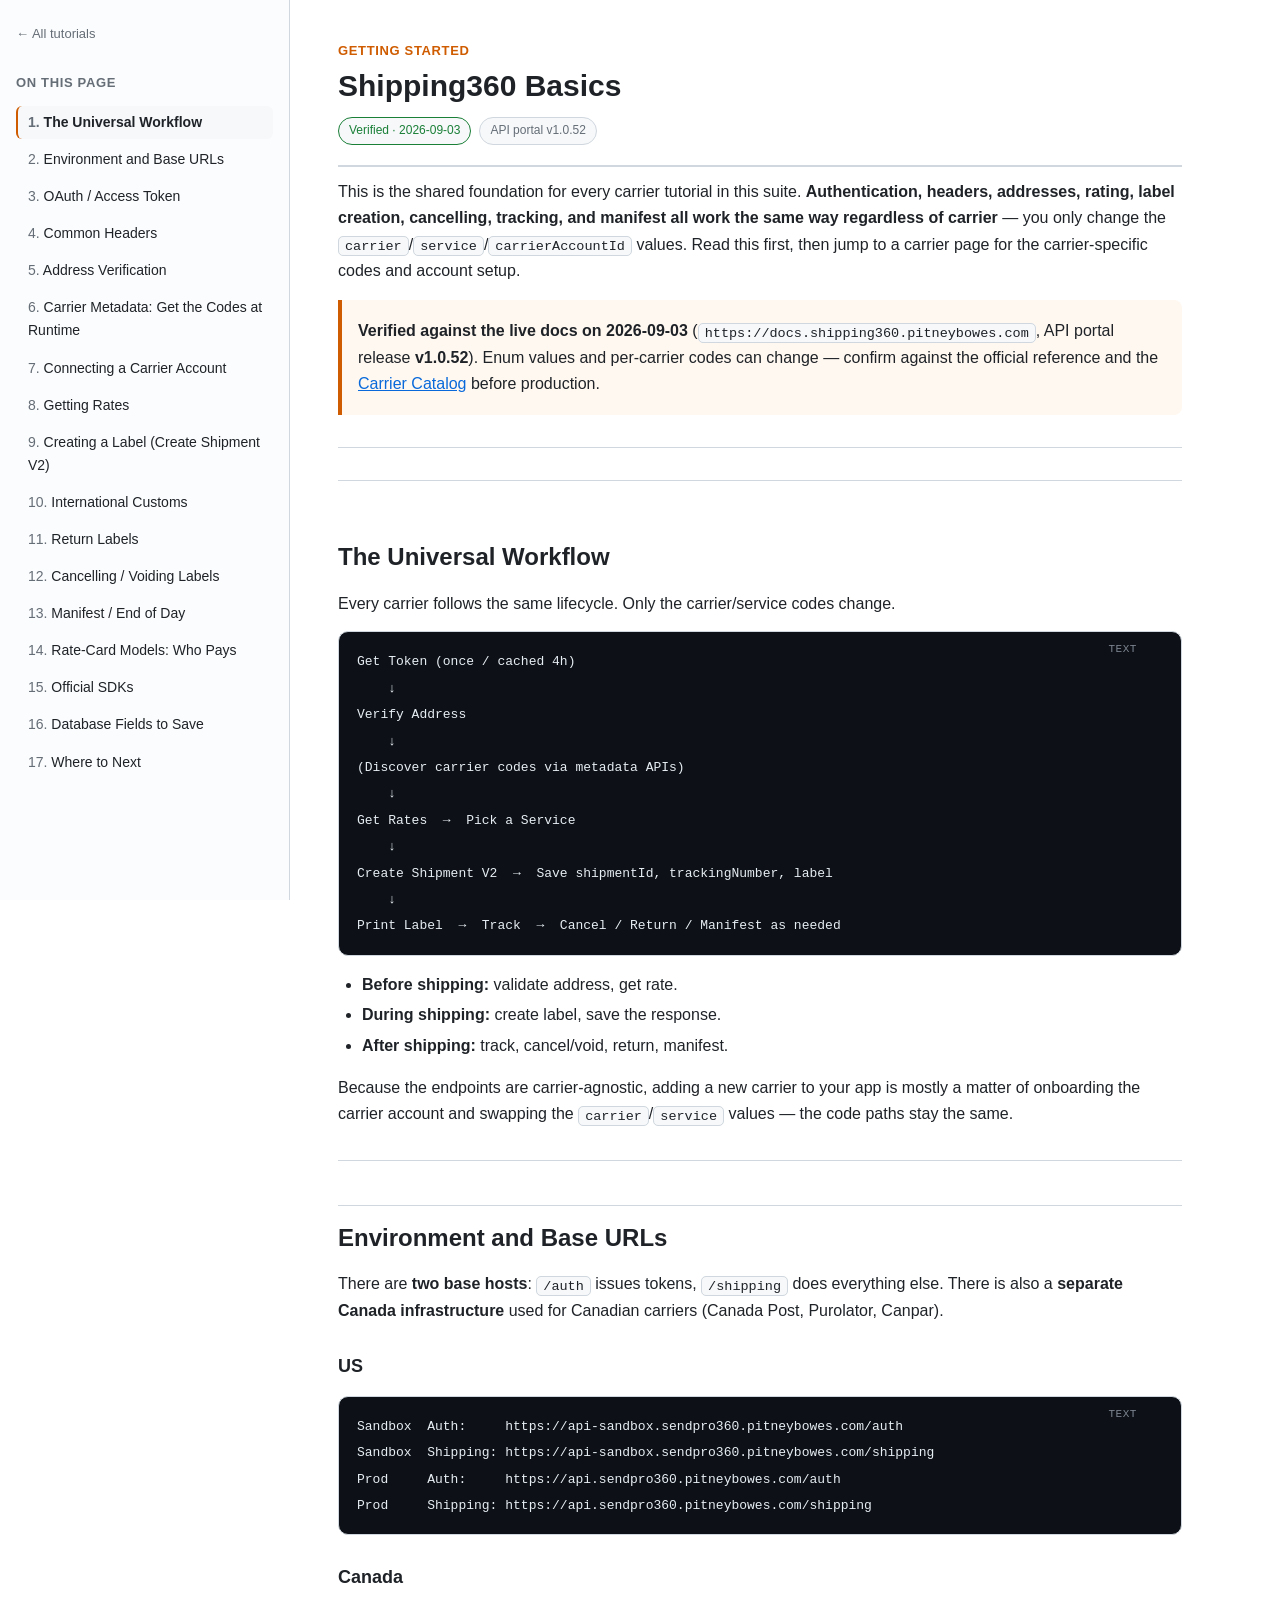
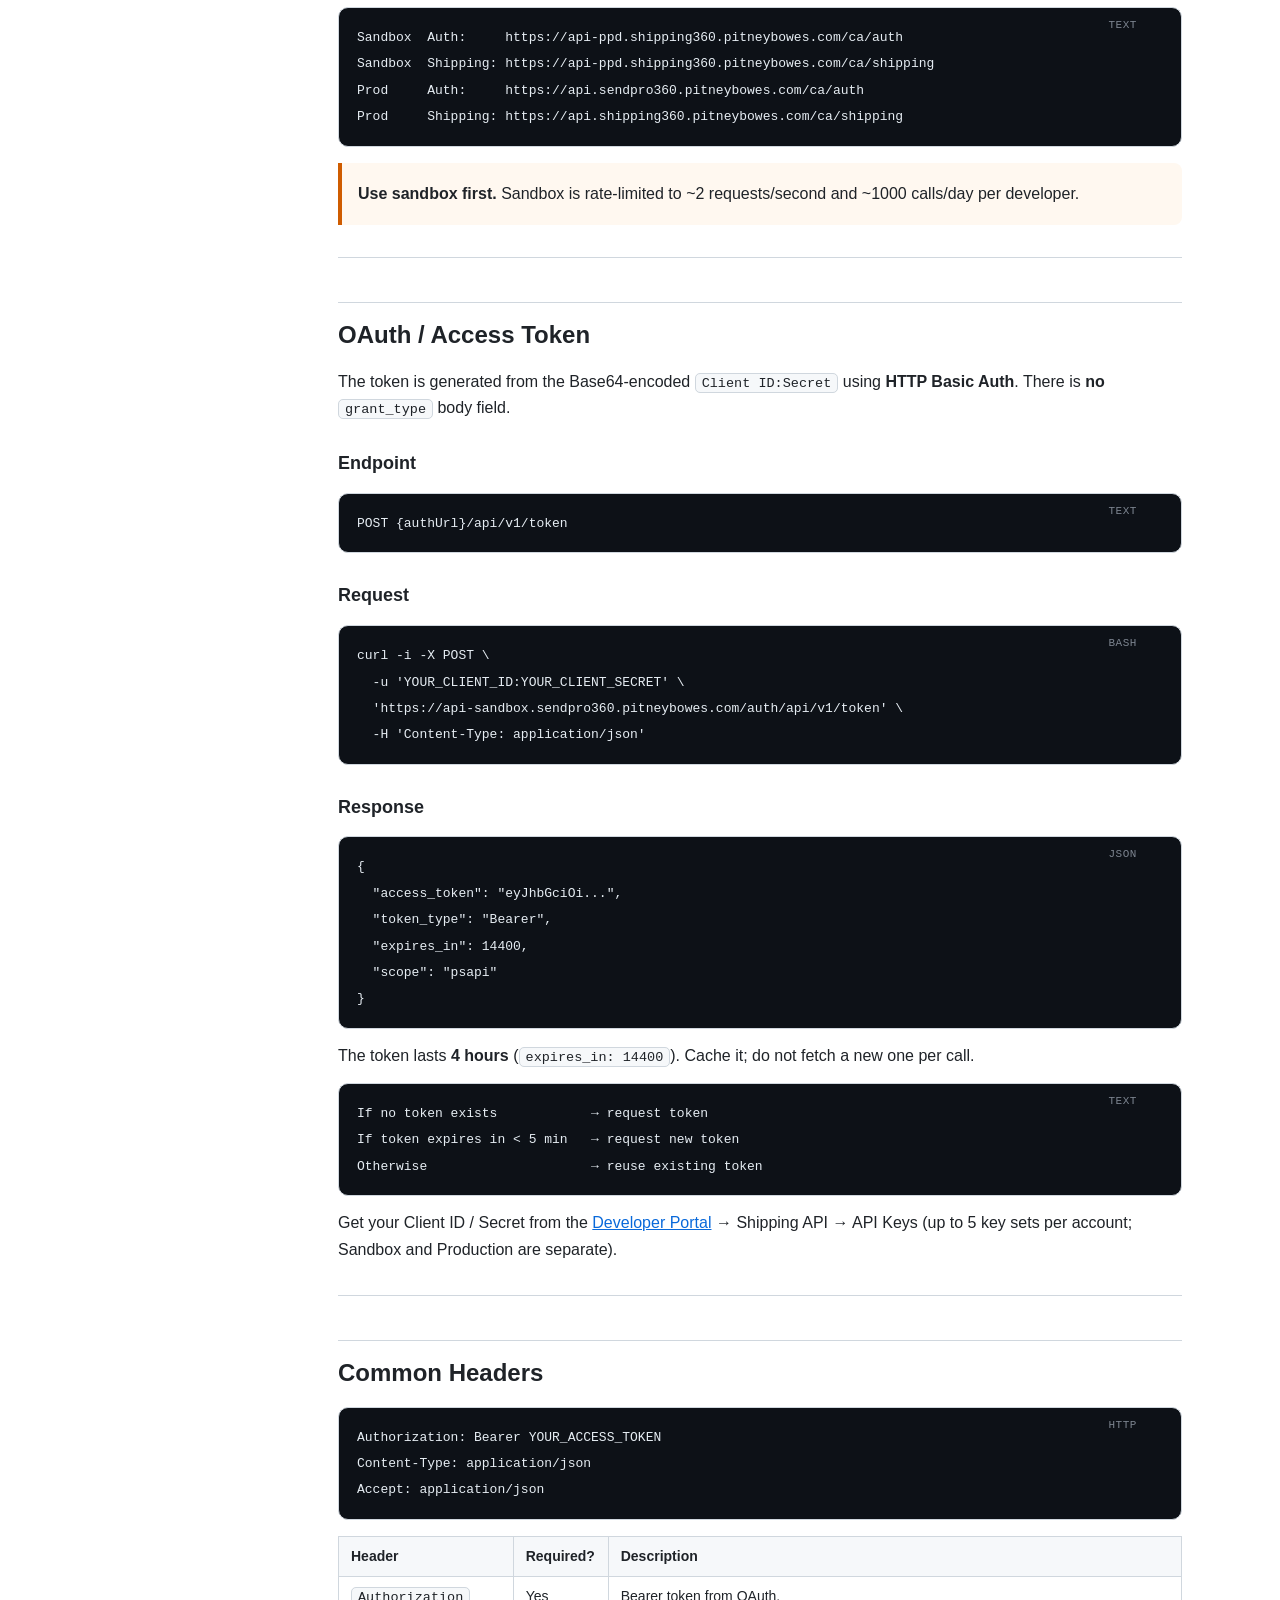
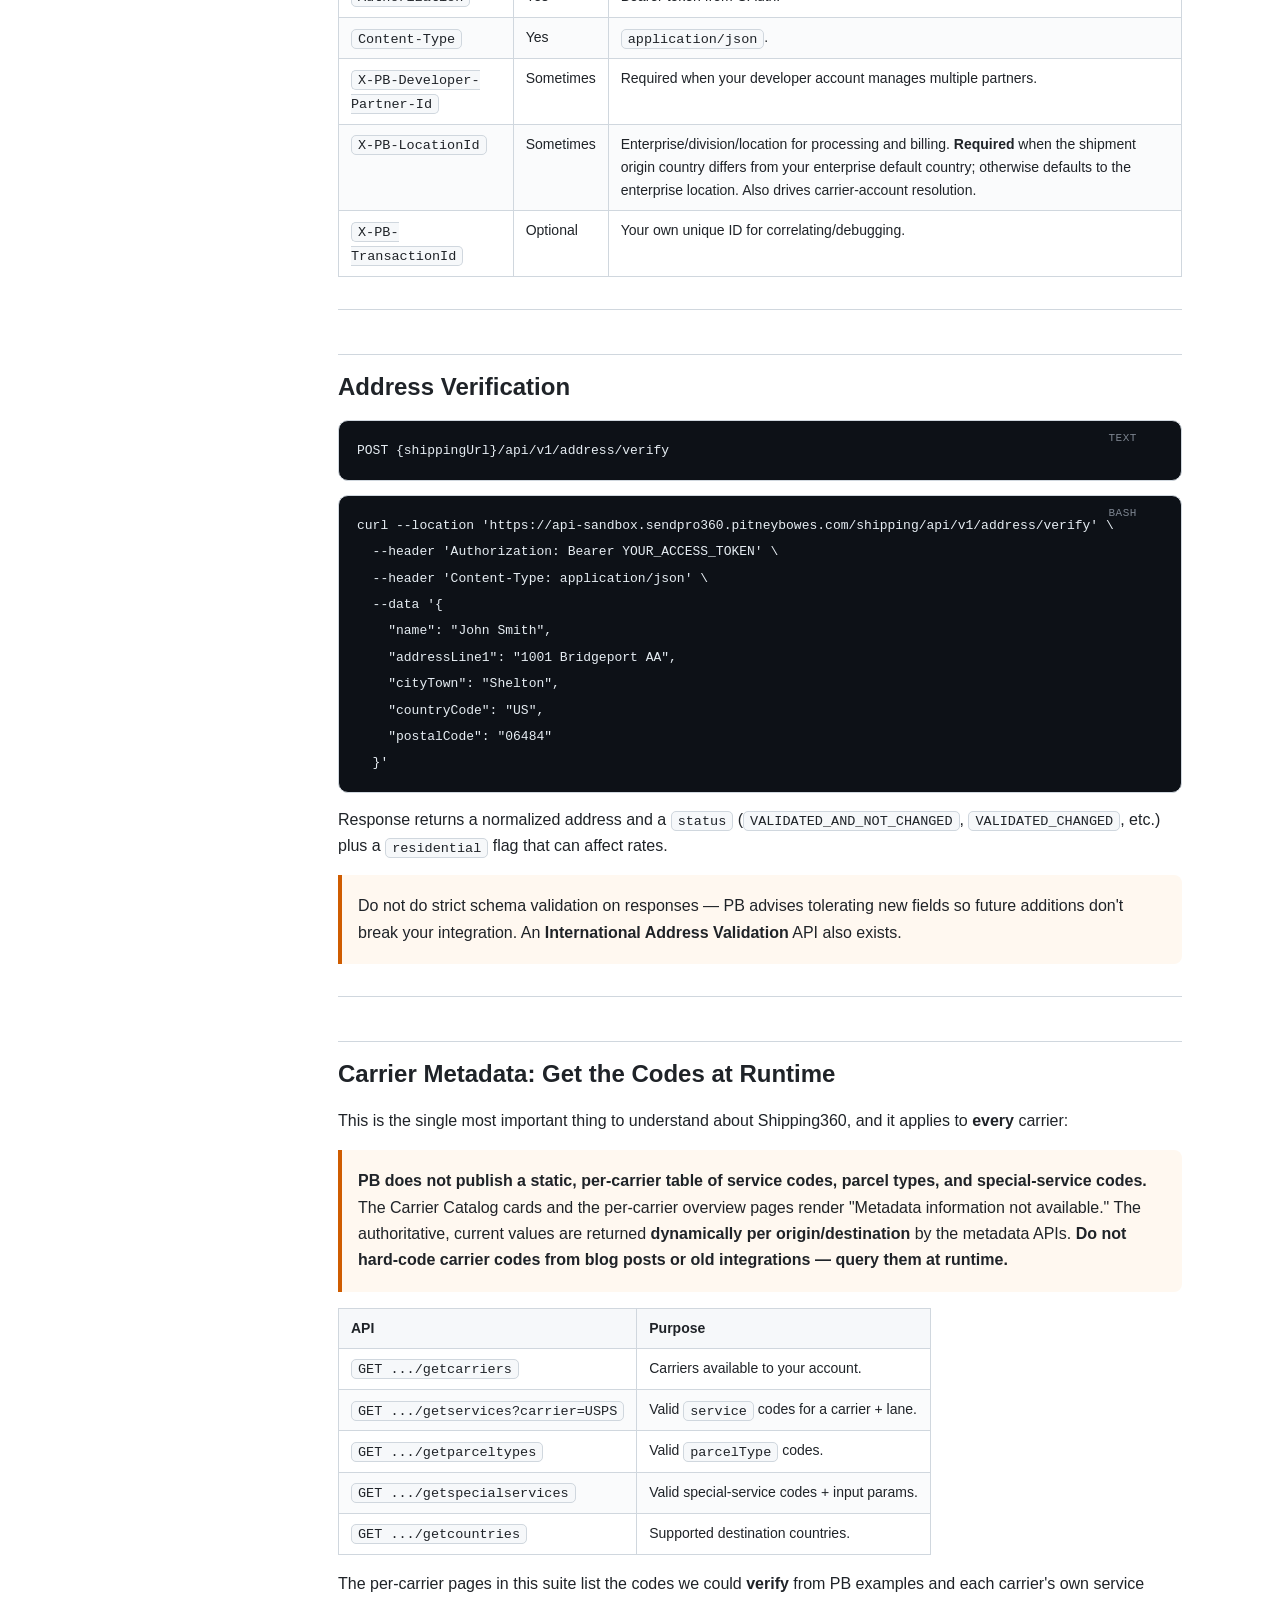
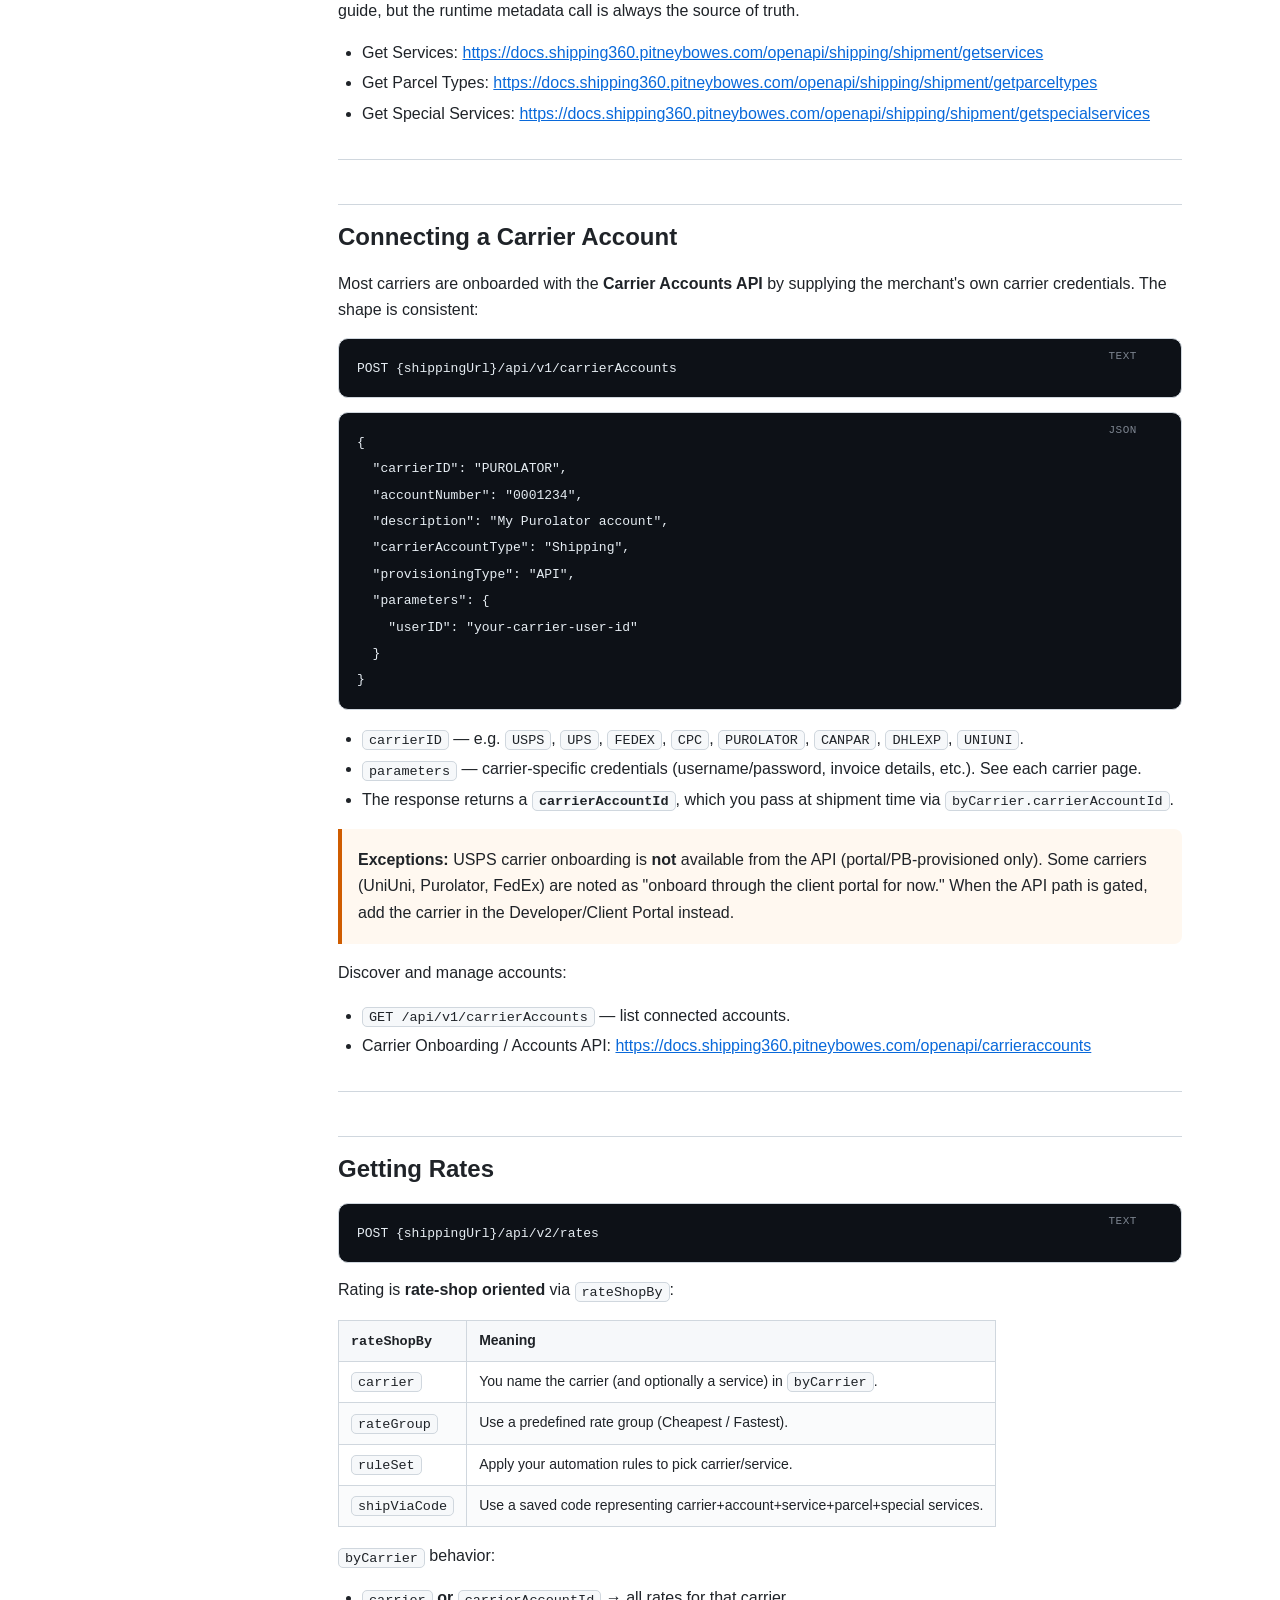
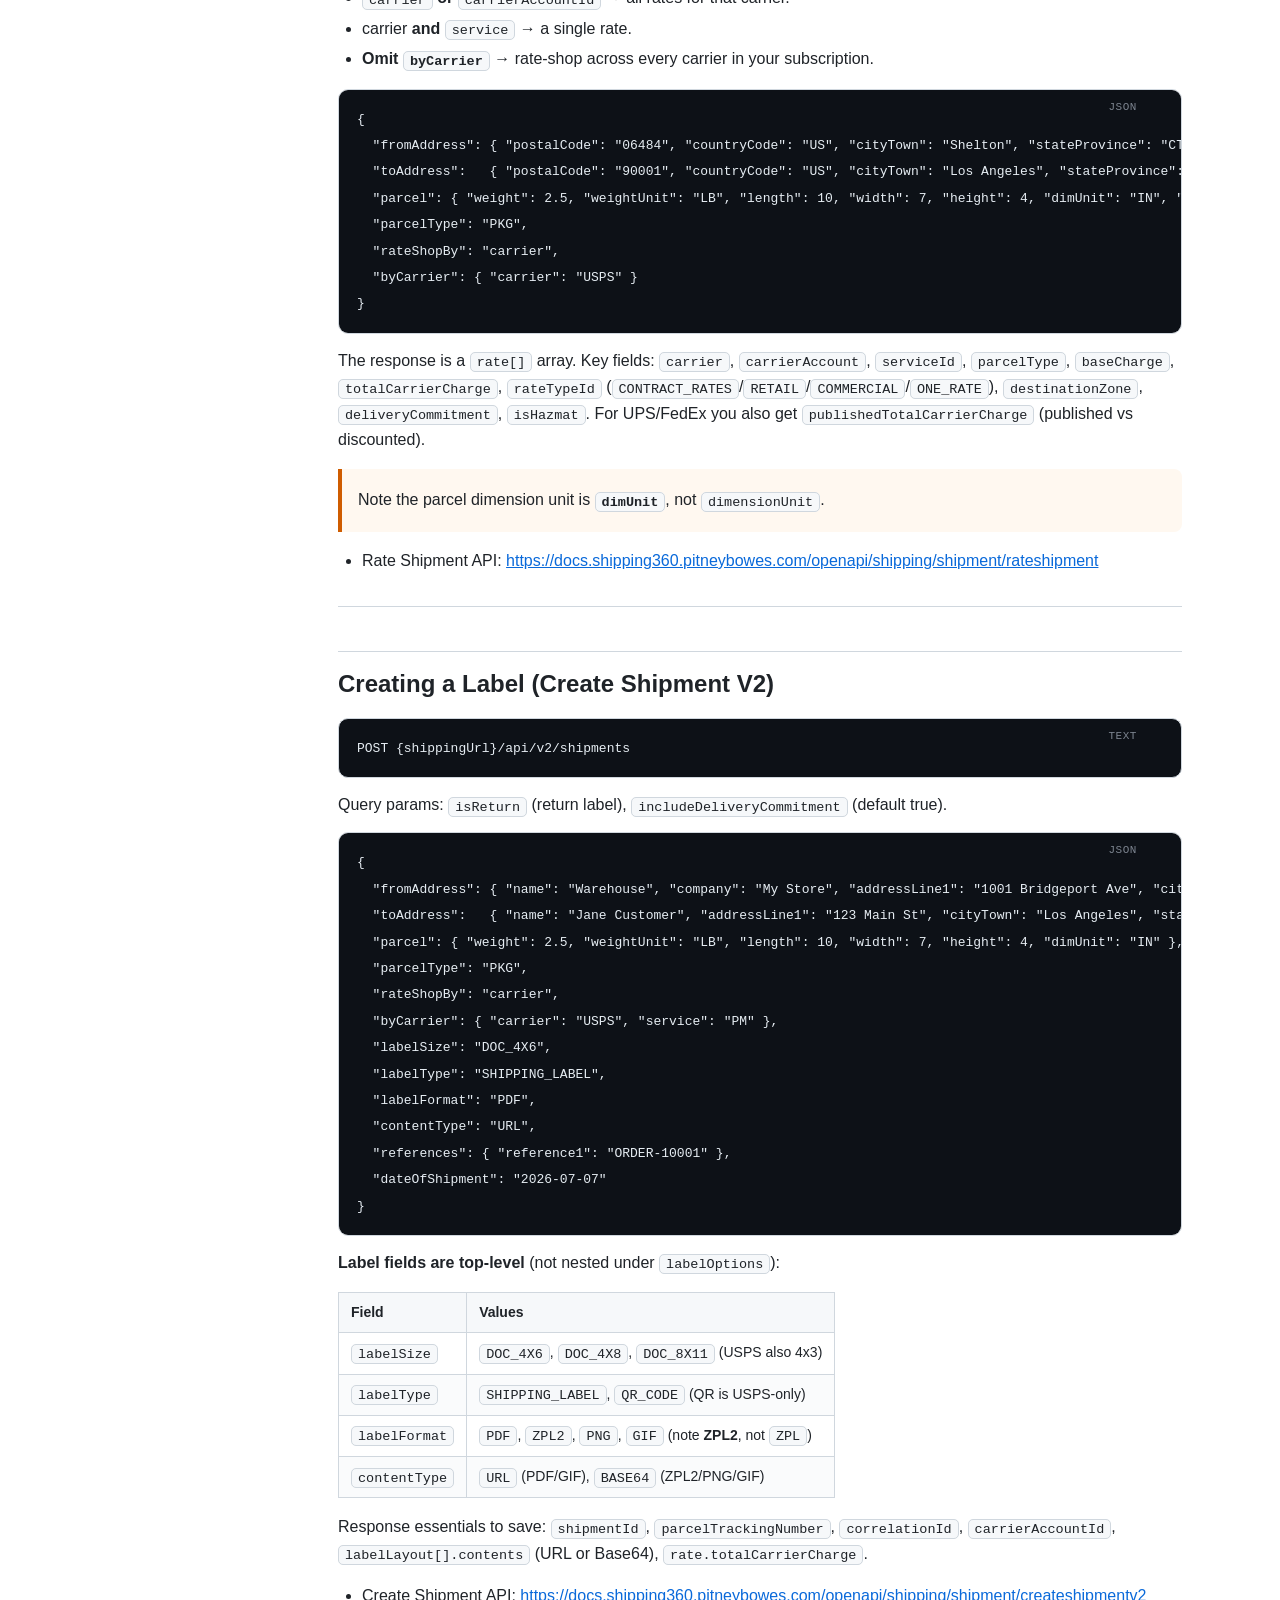
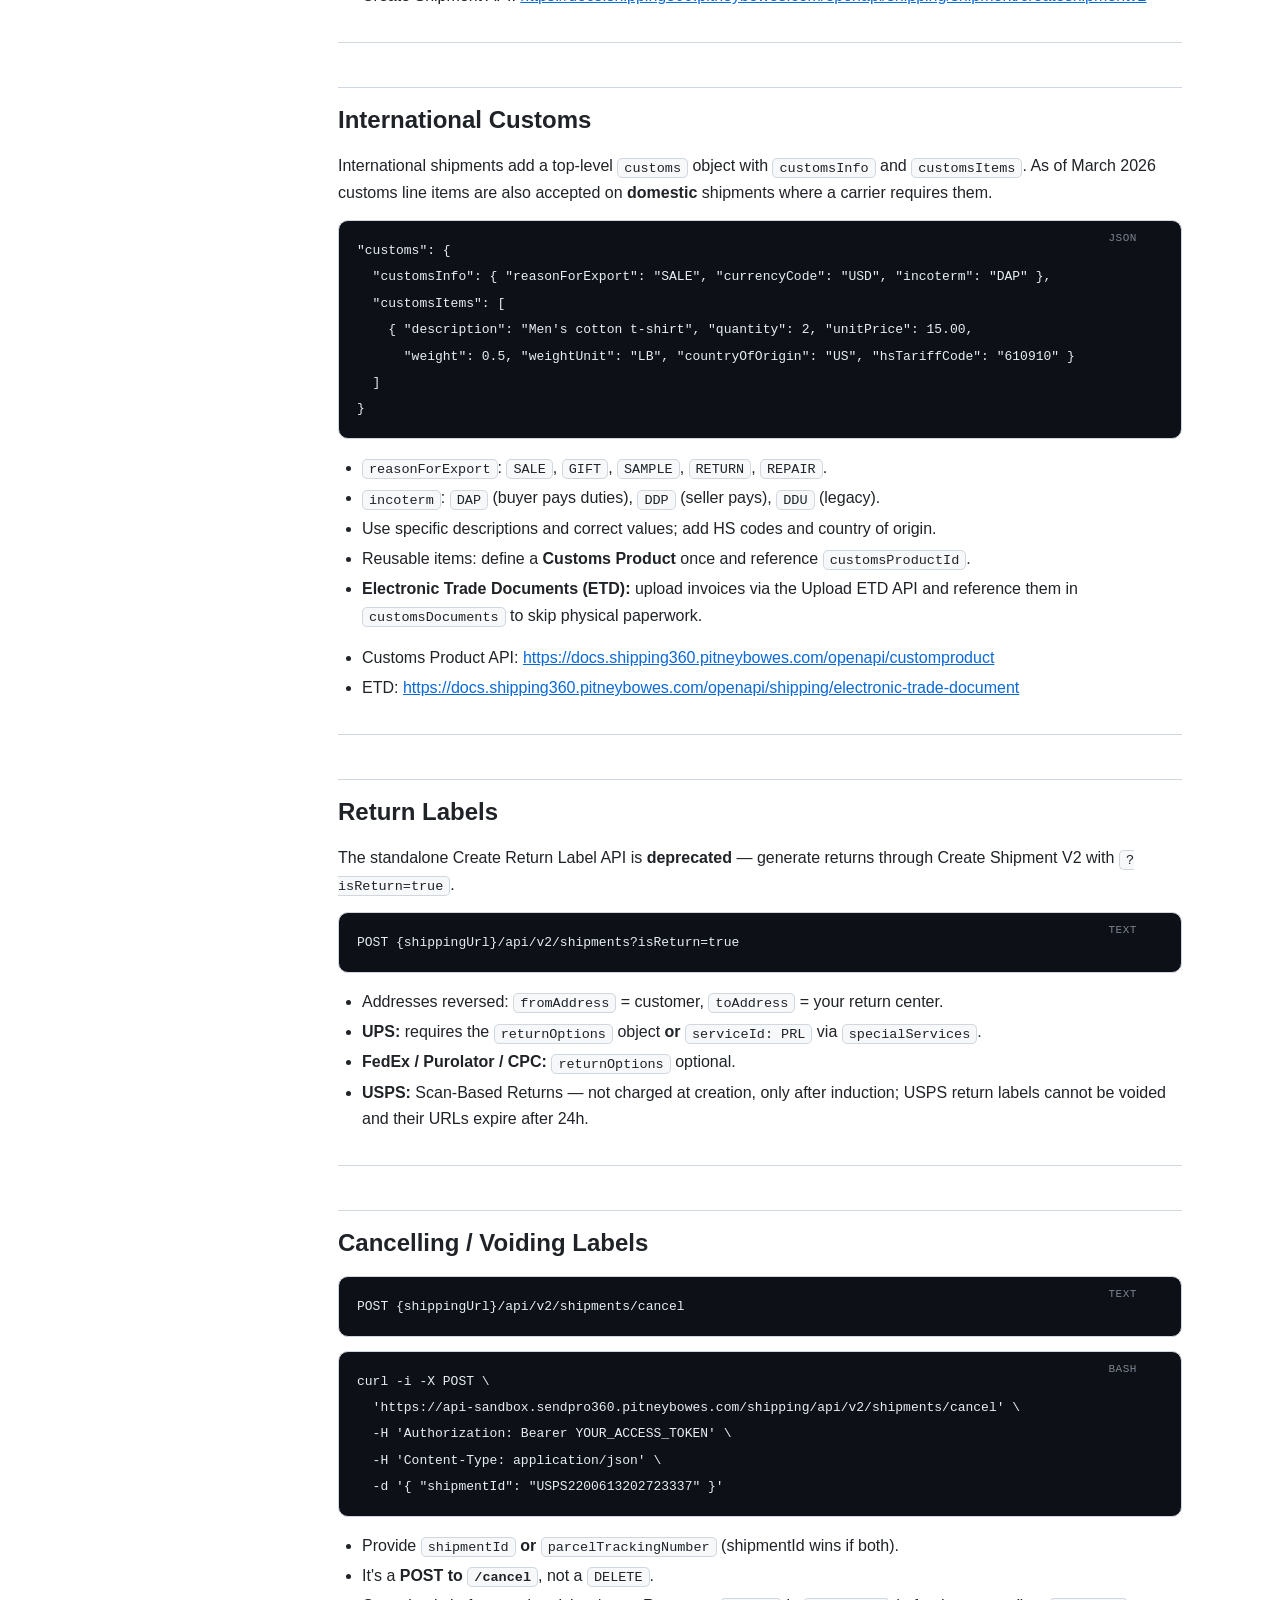
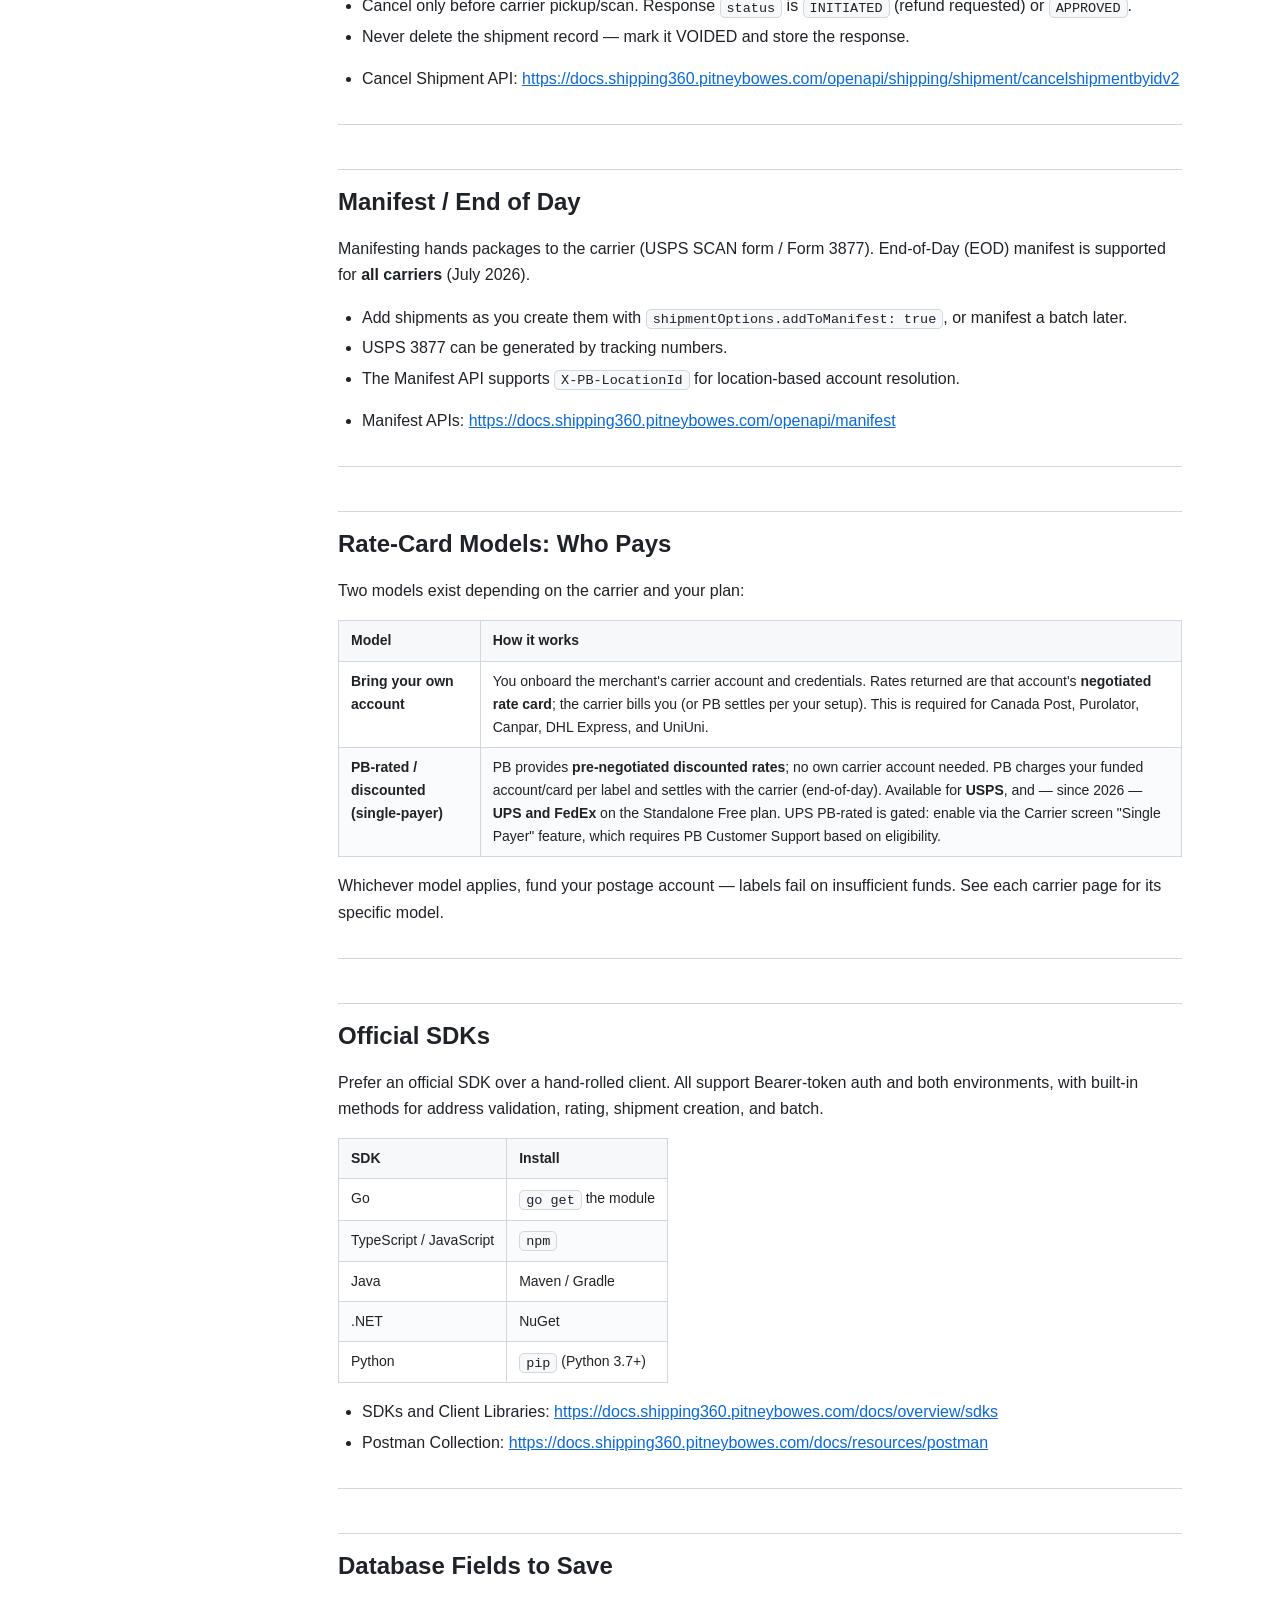
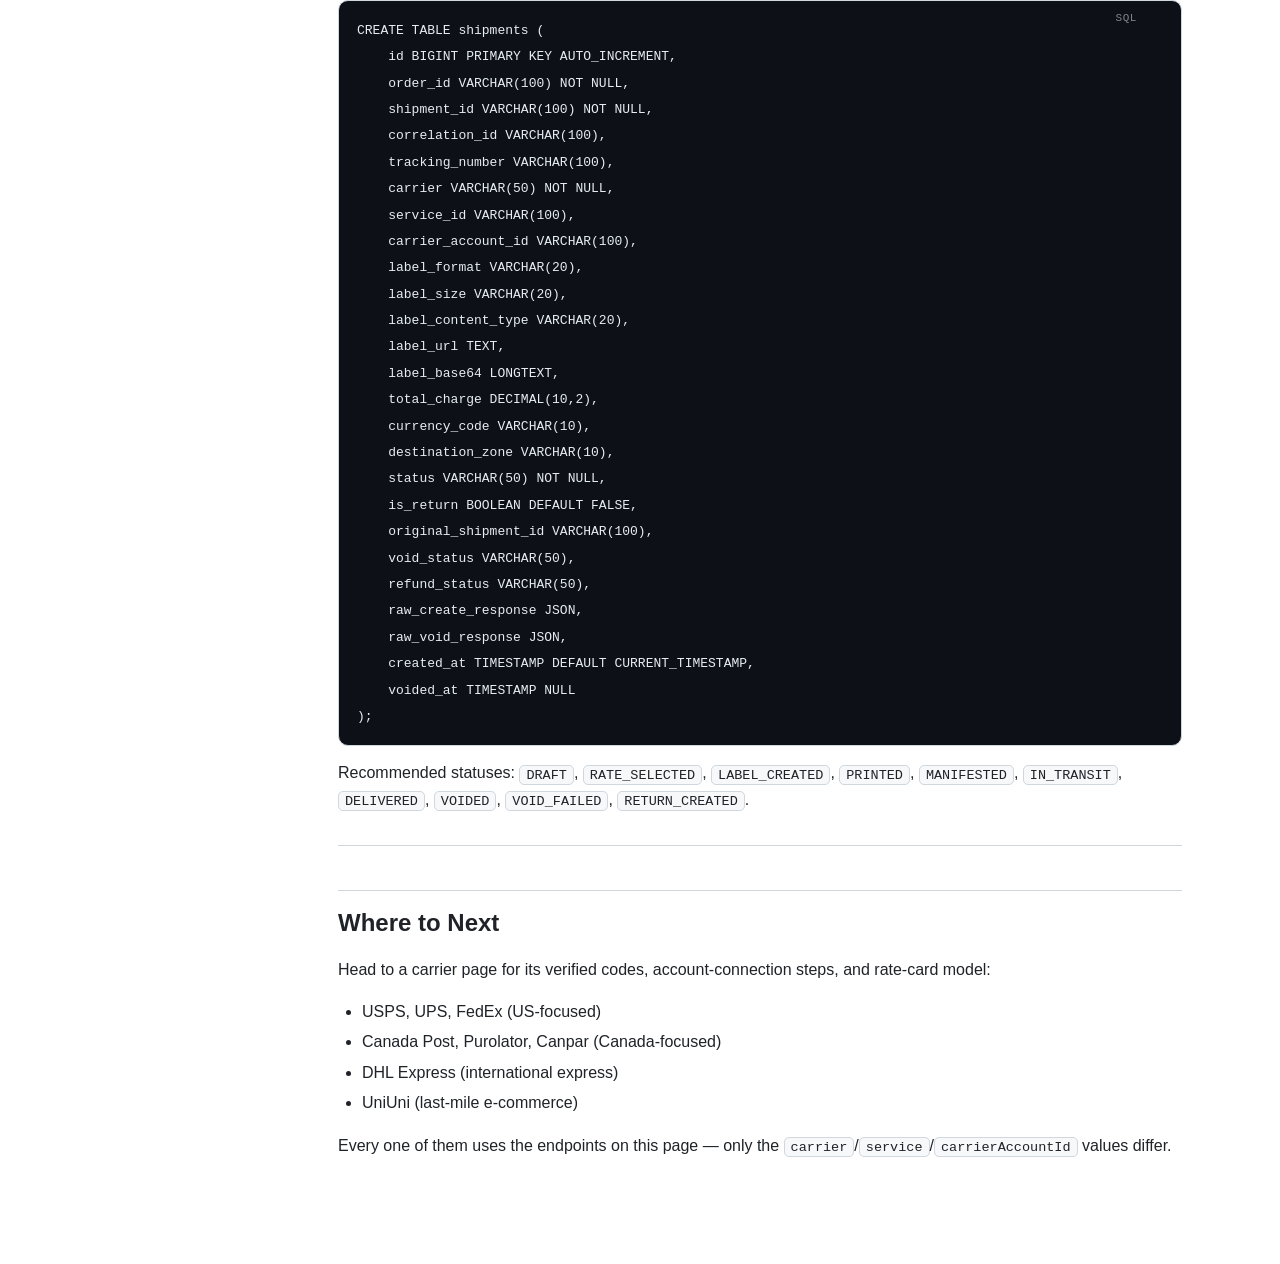
==== tutorials/00-basics.html @ cf988773 "PB 360 init" ====
<!DOCTYPE html>
<html lang="en">
<head>
<meta charset="UTF-8">
<meta name="viewport" content="width=device-width, initial-scale=1.0">
<title>Shipping360 Basics — Shipping360 Tutorial</title>
<link rel="stylesheet" href="../assets/style.css">
</head>
<body>
<button class="menu-toggle" id="menuToggle" aria-label="Toggle menu">☰ Contents</button>
<div class="layout">
  <nav class="sidebar" id="sidebar">
    <a class="home" href="../index.html">← All tutorials</a>
    <h2>On this page</h2>
    <ol id="toc"></ol>
  </nav>
  <main class="content">
    <header class="hero">
      <div class="kicker">Getting Started</div>
      <h1>Shipping360 Basics</h1>
      <div class="badges">
        <span class="badge green">Verified · 2026-09-03</span>
        <span class="badge">API portal v1.0.52</span>
      </div>
    </header>
    <div id="doc"></div>
  </main>
</div>
<button class="topbtn" id="topbtn" aria-label="Back to top" title="Back to top">↑</button>
<script type="text/markdown" id="source">
# Shipping360 Basics — Common Features for Every Carrier

This is the shared foundation for every carrier tutorial in this suite. **Authentication, headers, addresses, rating, label creation, cancelling, tracking, and manifest all work the same way regardless of carrier** — you only change the `carrier`/`service`/`carrierAccountId` values. Read this first, then jump to a carrier page for the carrier-specific codes and account setup.

> **Verified against the live docs on 2026-09-03** (`https://docs.shipping360.pitneybowes.com`, API portal release **v1.0.52**). Enum values and per-carrier codes can change — confirm against the official reference and the [Carrier Catalog](https://docs.shipping360.pitneybowes.com/docs/shipping/carriers/carrier-catalog) before production.

---

## Table of Contents

1. [The Universal Workflow](#the-universal-workflow)
2. [Environment and Base URLs](#environment-and-base-urls)
3. [OAuth / Access Token](#oauth--access-token)
4. [Common Headers](#common-headers)
5. [Address Verification](#address-verification)
6. [Carrier Metadata: Get the Codes at Runtime](#carrier-metadata-get-the-codes-at-runtime)
7. [Connecting a Carrier Account](#connecting-a-carrier-account)
8. [Getting Rates](#getting-rates)
9. [Creating a Label (Create Shipment V2)](#creating-a-label-create-shipment-v2)
10. [International Customs](#international-customs)
11. [Return Labels](#return-labels)
12. [Cancelling / Voiding Labels](#cancelling--voiding-labels)
13. [Manifest / End of Day](#manifest--end-of-day)
14. [Rate-Card Models: Who Pays](#rate-card-models-who-pays)
15. [Official SDKs](#official-sdks)
16. [Database Fields to Save](#database-fields-to-save)

---

## The Universal Workflow

Every carrier follows the same lifecycle. Only the carrier/service codes change.

```text
Get Token (once / cached 4h)
    ↓
Verify Address
    ↓
(Discover carrier codes via metadata APIs)
    ↓
Get Rates  →  Pick a Service
    ↓
Create Shipment V2  →  Save shipmentId, trackingNumber, label
    ↓
Print Label  →  Track  →  Cancel / Return / Manifest as needed
```

- **Before shipping:** validate address, get rate.
- **During shipping:** create label, save the response.
- **After shipping:** track, cancel/void, return, manifest.

Because the endpoints are carrier-agnostic, adding a new carrier to your app is mostly a matter of onboarding the carrier account and swapping the `carrier`/`service` values — the code paths stay the same.

---

## Environment and Base URLs

There are **two base hosts**: `/auth` issues tokens, `/shipping` does everything else. There is also a **separate Canada infrastructure** used for Canadian carriers (Canada Post, Purolator, Canpar).

### US

```text
Sandbox  Auth:     https://api-sandbox.sendpro360.pitneybowes.com/auth
Sandbox  Shipping: https://api-sandbox.sendpro360.pitneybowes.com/shipping
Prod     Auth:     https://api.sendpro360.pitneybowes.com/auth
Prod     Shipping: https://api.sendpro360.pitneybowes.com/shipping
```

### Canada

```text
Sandbox  Auth:     https://api-ppd.shipping360.pitneybowes.com/ca/auth
Sandbox  Shipping: https://api-ppd.shipping360.pitneybowes.com/ca/shipping
Prod     Auth:     https://api.sendpro360.pitneybowes.com/ca/auth
Prod     Shipping: https://api.shipping360.pitneybowes.com/ca/shipping
```

> **Use sandbox first.** Sandbox is rate-limited to ~2 requests/second and ~1000 calls/day per developer.

---

## OAuth / Access Token

The token is generated from the Base64-encoded `Client ID:Secret` using **HTTP Basic Auth**. There is **no** `grant_type` body field.

### Endpoint

```text
POST {authUrl}/api/v1/token
```

### Request

```bash
curl -i -X POST \
  -u 'YOUR_CLIENT_ID:YOUR_CLIENT_SECRET' \
  'https://api-sandbox.sendpro360.pitneybowes.com/auth/api/v1/token' \
  -H 'Content-Type: application/json'
```

### Response

```json
{
  "access_token": "eyJhbGciOi...",
  "token_type": "Bearer",
  "expires_in": 14400,
  "scope": "psapi"
}
```

The token lasts **4 hours** (`expires_in: 14400`). Cache it; do not fetch a new one per call.

```text
If no token exists            → request token
If token expires in < 5 min   → request new token
Otherwise                     → reuse existing token
```

Get your Client ID / Secret from the [Developer Portal](https://sendpro360.pitneybowes.com/developer-signup) → Shipping API → API Keys (up to 5 key sets per account; Sandbox and Production are separate).

---

## Common Headers

```http
Authorization: Bearer YOUR_ACCESS_TOKEN
Content-Type: application/json
Accept: application/json
```

| Header | Required? | Description |
|---|---:|---|
| `Authorization` | Yes | Bearer token from OAuth. |
| `Content-Type` | Yes | `application/json`. |
| `X-PB-Developer-Partner-Id` | Sometimes | Required when your developer account manages multiple partners. |
| `X-PB-LocationId` | Sometimes | Enterprise/division/location for processing and billing. **Required** when the shipment origin country differs from your enterprise default country; otherwise defaults to the enterprise location. Also drives carrier-account resolution. |
| `X-PB-TransactionId` | Optional | Your own unique ID for correlating/debugging. |

---

## Address Verification

```text
POST {shippingUrl}/api/v1/address/verify
```

```bash
curl --location 'https://api-sandbox.sendpro360.pitneybowes.com/shipping/api/v1/address/verify' \
  --header 'Authorization: Bearer YOUR_ACCESS_TOKEN' \
  --header 'Content-Type: application/json' \
  --data '{
    "name": "John Smith",
    "addressLine1": "1001 Bridgeport AA",
    "cityTown": "Shelton",
    "countryCode": "US",
    "postalCode": "06484"
  }'
```

Response returns a normalized address and a `status` (`VALIDATED_AND_NOT_CHANGED`, `VALIDATED_CHANGED`, etc.) plus a `residential` flag that can affect rates.

> Do not do strict schema validation on responses — PB advises tolerating new fields so future additions don't break your integration. An **International Address Validation** API also exists.

---

## Carrier Metadata: Get the Codes at Runtime

This is the single most important thing to understand about Shipping360, and it applies to **every** carrier:

> **PB does not publish a static, per-carrier table of service codes, parcel types, and special-service codes.** The Carrier Catalog cards and the per-carrier overview pages render "Metadata information not available." The authoritative, current values are returned **dynamically per origin/destination** by the metadata APIs. **Do not hard-code carrier codes from blog posts or old integrations — query them at runtime.**

| API | Purpose |
|---|---|
| `GET .../getcarriers` | Carriers available to your account. |
| `GET .../getservices?carrier=USPS` | Valid `service` codes for a carrier + lane. |
| `GET .../getparceltypes` | Valid `parcelType` codes. |
| `GET .../getspecialservices` | Valid special-service codes + input params. |
| `GET .../getcountries` | Supported destination countries. |

The per-carrier pages in this suite list the codes we could **verify** from PB examples and each carrier's own service guide, but the runtime metadata call is always the source of truth.

- Get Services: https://docs.shipping360.pitneybowes.com/openapi/shipping/shipment/getservices
- Get Parcel Types: https://docs.shipping360.pitneybowes.com/openapi/shipping/shipment/getparceltypes
- Get Special Services: https://docs.shipping360.pitneybowes.com/openapi/shipping/shipment/getspecialservices

---

## Connecting a Carrier Account

Most carriers are onboarded with the **Carrier Accounts API** by supplying the merchant's own carrier credentials. The shape is consistent:

```text
POST {shippingUrl}/api/v1/carrierAccounts
```

```json
{
  "carrierID": "PUROLATOR",
  "accountNumber": "0001234",
  "description": "My Purolator account",
  "carrierAccountType": "Shipping",
  "provisioningType": "API",
  "parameters": {
    "userID": "your-carrier-user-id"
  }
}
```

- `carrierID` — e.g. `USPS`, `UPS`, `FEDEX`, `CPC`, `PUROLATOR`, `CANPAR`, `DHLEXP`, `UNIUNI`.
- `parameters` — carrier-specific credentials (username/password, invoice details, etc.). See each carrier page.
- The response returns a **`carrierAccountId`**, which you pass at shipment time via `byCarrier.carrierAccountId`.

> **Exceptions:** USPS carrier onboarding is **not** available from the API (portal/PB-provisioned only). Some carriers (UniUni, Purolator, FedEx) are noted as "onboard through the client portal for now." When the API path is gated, add the carrier in the Developer/Client Portal instead.

Discover and manage accounts:

- `GET /api/v1/carrierAccounts` — list connected accounts.
- Carrier Onboarding / Accounts API: https://docs.shipping360.pitneybowes.com/openapi/carrieraccounts

---

## Getting Rates

```text
POST {shippingUrl}/api/v2/rates
```

Rating is **rate-shop oriented** via `rateShopBy`:

| `rateShopBy` | Meaning |
|---|---|
| `carrier` | You name the carrier (and optionally a service) in `byCarrier`. |
| `rateGroup` | Use a predefined rate group (Cheapest / Fastest). |
| `ruleSet` | Apply your automation rules to pick carrier/service. |
| `shipViaCode` | Use a saved code representing carrier+account+service+parcel+special services. |

`byCarrier` behavior:
- `carrier` **or** `carrierAccountId` → all rates for that carrier.
- carrier **and** `service` → a single rate.
- **Omit `byCarrier`** → rate-shop across every carrier in your subscription.

```json
{
  "fromAddress": { "postalCode": "06484", "countryCode": "US", "cityTown": "Shelton", "stateProvince": "CT", "addressLine1": "1001 Bridgeport Ave" },
  "toAddress":   { "postalCode": "90001", "countryCode": "US", "cityTown": "Los Angeles", "stateProvince": "CA", "addressLine1": "123 Main St" },
  "parcel": { "weight": 2.5, "weightUnit": "LB", "length": 10, "width": 7, "height": 4, "dimUnit": "IN", "packageValue": 50 },
  "parcelType": "PKG",
  "rateShopBy": "carrier",
  "byCarrier": { "carrier": "USPS" }
}
```

The response is a `rate[]` array. Key fields: `carrier`, `carrierAccount`, `serviceId`, `parcelType`, `baseCharge`, `totalCarrierCharge`, `rateTypeId` (`CONTRACT_RATES`/`RETAIL`/`COMMERCIAL`/`ONE_RATE`), `destinationZone`, `deliveryCommitment`, `isHazmat`. For UPS/FedEx you also get `publishedTotalCarrierCharge` (published vs discounted).

> Note the parcel dimension unit is **`dimUnit`**, not `dimensionUnit`.

- Rate Shipment API: https://docs.shipping360.pitneybowes.com/openapi/shipping/shipment/rateshipment

---

## Creating a Label (Create Shipment V2)

```text
POST {shippingUrl}/api/v2/shipments
```

Query params: `isReturn` (return label), `includeDeliveryCommitment` (default true).

```json
{
  "fromAddress": { "name": "Warehouse", "company": "My Store", "addressLine1": "1001 Bridgeport Ave", "cityTown": "Shelton", "stateProvince": "CT", "postalCode": "06484", "countryCode": "US", "phone": "2035551212" },
  "toAddress":   { "name": "Jane Customer", "addressLine1": "123 Main St", "cityTown": "Los Angeles", "stateProvince": "CA", "postalCode": "90001", "countryCode": "US", "phone": "2135551212" },
  "parcel": { "weight": 2.5, "weightUnit": "LB", "length": 10, "width": 7, "height": 4, "dimUnit": "IN" },
  "parcelType": "PKG",
  "rateShopBy": "carrier",
  "byCarrier": { "carrier": "USPS", "service": "PM" },
  "labelSize": "DOC_4X6",
  "labelType": "SHIPPING_LABEL",
  "labelFormat": "PDF",
  "contentType": "URL",
  "references": { "reference1": "ORDER-10001" },
  "dateOfShipment": "2026-07-07"
}
```

**Label fields are top-level** (not nested under `labelOptions`):

| Field | Values |
|---|---|
| `labelSize` | `DOC_4X6`, `DOC_4X8`, `DOC_8X11` (USPS also 4x3) |
| `labelType` | `SHIPPING_LABEL`, `QR_CODE` (QR is USPS-only) |
| `labelFormat` | `PDF`, `ZPL2`, `PNG`, `GIF` (note **ZPL2**, not `ZPL`) |
| `contentType` | `URL` (PDF/GIF), `BASE64` (ZPL2/PNG/GIF) |

Response essentials to save: `shipmentId`, `parcelTrackingNumber`, `correlationId`, `carrierAccountId`, `labelLayout[].contents` (URL or Base64), `rate.totalCarrierCharge`.

- Create Shipment API: https://docs.shipping360.pitneybowes.com/openapi/shipping/shipment/createshipmentv2

---

## International Customs

International shipments add a top-level `customs` object with `customsInfo` and `customsItems`. As of March 2026 customs line items are also accepted on **domestic** shipments where a carrier requires them.

```json
"customs": {
  "customsInfo": { "reasonForExport": "SALE", "currencyCode": "USD", "incoterm": "DAP" },
  "customsItems": [
    { "description": "Men's cotton t-shirt", "quantity": 2, "unitPrice": 15.00,
      "weight": 0.5, "weightUnit": "LB", "countryOfOrigin": "US", "hsTariffCode": "610910" }
  ]
}
```

- `reasonForExport`: `SALE`, `GIFT`, `SAMPLE`, `RETURN`, `REPAIR`.
- `incoterm`: `DAP` (buyer pays duties), `DDP` (seller pays), `DDU` (legacy).
- Use specific descriptions and correct values; add HS codes and country of origin.
- Reusable items: define a **Customs Product** once and reference `customsProductId`.
- **Electronic Trade Documents (ETD):** upload invoices via the Upload ETD API and reference them in `customsDocuments` to skip physical paperwork.

- Customs Product API: https://docs.shipping360.pitneybowes.com/openapi/customproduct
- ETD: https://docs.shipping360.pitneybowes.com/openapi/shipping/electronic-trade-document

---

## Return Labels

The standalone Create Return Label API is **deprecated** — generate returns through Create Shipment V2 with `?isReturn=true`.

```text
POST {shippingUrl}/api/v2/shipments?isReturn=true
```

- Addresses reversed: `fromAddress` = customer, `toAddress` = your return center.
- **UPS:** requires the `returnOptions` object **or** `serviceId: PRL` via `specialServices`.
- **FedEx / Purolator / CPC:** `returnOptions` optional.
- **USPS:** Scan-Based Returns — not charged at creation, only after induction; USPS return labels cannot be voided and their URLs expire after 24h.

---

## Cancelling / Voiding Labels

```text
POST {shippingUrl}/api/v2/shipments/cancel
```

```bash
curl -i -X POST \
  'https://api-sandbox.sendpro360.pitneybowes.com/shipping/api/v2/shipments/cancel' \
  -H 'Authorization: Bearer YOUR_ACCESS_TOKEN' \
  -H 'Content-Type: application/json' \
  -d '{ "shipmentId": "USPS2200613202723337" }'
```

- Provide `shipmentId` **or** `parcelTrackingNumber` (shipmentId wins if both).
- It's a **POST to `/cancel`**, not a `DELETE`.
- Cancel only before carrier pickup/scan. Response `status` is `INITIATED` (refund requested) or `APPROVED`.
- Never delete the shipment record — mark it VOIDED and store the response.

- Cancel Shipment API: https://docs.shipping360.pitneybowes.com/openapi/shipping/shipment/cancelshipmentbyidv2

---

## Manifest / End of Day

Manifesting hands packages to the carrier (USPS SCAN form / Form 3877). End-of-Day (EOD) manifest is supported for **all carriers** (July 2026).

- Add shipments as you create them with `shipmentOptions.addToManifest: true`, or manifest a batch later.
- USPS 3877 can be generated by tracking numbers.
- The Manifest API supports `X-PB-LocationId` for location-based account resolution.

- Manifest APIs: https://docs.shipping360.pitneybowes.com/openapi/manifest

---

## Rate-Card Models: Who Pays

Two models exist depending on the carrier and your plan:

| Model | How it works |
|---|---|
| **Bring your own account** | You onboard the merchant's carrier account and credentials. Rates returned are that account's **negotiated rate card**; the carrier bills you (or PB settles per your setup). This is required for Canada Post, Purolator, Canpar, DHL Express, and UniUni. |
| **PB-rated / discounted (single-payer)** | PB provides **pre-negotiated discounted rates**; no own carrier account needed. PB charges your funded account/card per label and settles with the carrier (end-of-day). Available for **USPS**, and — since 2026 — **UPS and FedEx** on the Standalone Free plan. UPS PB-rated is gated: enable via the Carrier screen "Single Payer" feature, which requires PB Customer Support based on eligibility. |

Whichever model applies, fund your postage account — labels fail on insufficient funds. See each carrier page for its specific model.

---

## Official SDKs

Prefer an official SDK over a hand-rolled client. All support Bearer-token auth and both environments, with built-in methods for address validation, rating, shipment creation, and batch.

| SDK | Install |
|---|---|
| Go | `go get` the module |
| TypeScript / JavaScript | `npm` |
| Java | Maven / Gradle |
| .NET | NuGet |
| Python | `pip` (Python 3.7+) |

- SDKs and Client Libraries: https://docs.shipping360.pitneybowes.com/docs/overview/sdks
- Postman Collection: https://docs.shipping360.pitneybowes.com/docs/resources/postman

---

## Database Fields to Save

```sql
CREATE TABLE shipments (
    id BIGINT PRIMARY KEY AUTO_INCREMENT,
    order_id VARCHAR(100) NOT NULL,
    shipment_id VARCHAR(100) NOT NULL,
    correlation_id VARCHAR(100),
    tracking_number VARCHAR(100),
    carrier VARCHAR(50) NOT NULL,
    service_id VARCHAR(100),
    carrier_account_id VARCHAR(100),
    label_format VARCHAR(20),
    label_size VARCHAR(20),
    label_content_type VARCHAR(20),
    label_url TEXT,
    label_base64 LONGTEXT,
    total_charge DECIMAL(10,2),
    currency_code VARCHAR(10),
    destination_zone VARCHAR(10),
    status VARCHAR(50) NOT NULL,
    is_return BOOLEAN DEFAULT FALSE,
    original_shipment_id VARCHAR(100),
    void_status VARCHAR(50),
    refund_status VARCHAR(50),
    raw_create_response JSON,
    raw_void_response JSON,
    created_at TIMESTAMP DEFAULT CURRENT_TIMESTAMP,
    voided_at TIMESTAMP NULL
);
```

Recommended statuses: `DRAFT`, `RATE_SELECTED`, `LABEL_CREATED`, `PRINTED`, `MANIFESTED`, `IN_TRANSIT`, `DELIVERED`, `VOIDED`, `VOID_FAILED`, `RETURN_CREATED`.

---

## Where to Next

Head to a carrier page for its verified codes, account-connection steps, and rate-card model:

- USPS, UPS, FedEx (US-focused)
- Canada Post, Purolator, Canpar (Canada-focused)
- DHL Express (international express)
- UniUni (last-mile e-commerce)

Every one of them uses the endpoints on this page — only the `carrier`/`service`/`carrierAccountId` values differ.

</script>
<script src="../assets/tutorial.js"></script>
</body>
</html>
---- assets/style.css ----
:root {
  --bg: #ffffff; --fg: #1f2328; --muted: #656d76; --border: #d0d7de;
  --code-bg: #f6f8fa; --pre-bg: #0d1117; --pre-fg: #e6edf3;
  --accent: #cf5c00; --accent2: #1a7f37; --link: #0969da;
  --tbl-head: #f6f8fa; --tbl-alt: #fafbfc; --note-bg: #fff8f0; --note-border: #cf5c00;
  --warn-bg: #fff8e6; --warn-border: #bf8700;
  --sidebar-bg: #fbfcfd; --card-bg: #ffffff;
}
@media (prefers-color-scheme: dark) {
  :root {
    --bg: #0d1117; --fg: #e6edf3; --muted: #8b949e; --border: #30363d;
    --code-bg: #161b22; --pre-bg: #010409; --pre-fg: #e6edf3;
    --accent: #ff8c42; --accent2: #3fb950; --link: #58a6ff;
    --tbl-head: #161b22; --tbl-alt: #12161c; --note-bg: #1c1712; --note-border: #ff8c42;
    --warn-bg: #1c1a10; --warn-border: #d4a72c;
    --sidebar-bg: #0f141a; --card-bg: #12181f;
  }
}
* { box-sizing: border-box; }
html { scroll-behavior: smooth; }
body {
  margin: 0; background: var(--bg); color: var(--fg);
  font: 16px/1.65 -apple-system, BlinkMacSystemFont, "Segoe UI", Helvetica, Arial, sans-serif;
}
a { color: var(--link); }

/* ---------- Index / card grid ---------- */
.idx-wrap { max-width: 1100px; margin: 0 auto; padding: 48px 24px 100px; }
.idx-head { text-align: center; margin-bottom: 8px; }
.idx-head h1 { font-size: 32px; margin: 0 0 8px; }
.idx-head p { color: var(--muted); margin: 4px 0; font-size: 16px; }
.idx-badges { display: flex; gap: 8px; justify-content: center; flex-wrap: wrap; margin: 16px 0 40px; }
.badge { font-size: 12px; padding: 3px 10px; border-radius: 999px; background: var(--code-bg); border: 1px solid var(--border); color: var(--muted); }
.badge.green { color: var(--accent2); border-color: var(--accent2); }
.section-label { font-size: 13px; text-transform: uppercase; letter-spacing: .06em; color: var(--muted); margin: 32px 0 14px; font-weight: 600; }
.card-grid { display: grid; grid-template-columns: repeat(auto-fill, minmax(260px, 1fr)); gap: 16px; }
.card {
  display: block; text-decoration: none; color: inherit; background: var(--card-bg);
  border: 1px solid var(--border); border-radius: 12px; padding: 20px; transition: transform .12s, box-shadow .12s, border-color .12s;
}
.card:hover { transform: translateY(-3px); box-shadow: 0 8px 24px rgba(0,0,0,.10); border-color: var(--accent); }
.card .emoji { font-size: 30px; line-height: 1; }
.card h3 { margin: 12px 0 6px; font-size: 18px; }
.card p { margin: 0; color: var(--muted); font-size: 14px; line-height: 1.5; }
.card .tags { margin-top: 12px; display: flex; gap: 6px; flex-wrap: wrap; }
.card .tag { font-size: 11px; padding: 2px 8px; border-radius: 999px; background: var(--code-bg); border: 1px solid var(--border); color: var(--muted); }
.card.feature { border-color: var(--accent2); }

/* ---------- Tutorial page layout ---------- */
.layout { display: flex; max-width: 1280px; margin: 0 auto; }
.sidebar {
  width: 290px; flex: 0 0 290px; position: sticky; top: 0; height: 100vh;
  overflow-y: auto; padding: 20px 16px; border-right: 1px solid var(--border); background: var(--sidebar-bg);
}
.sidebar .home { display: inline-block; margin-bottom: 16px; font-size: 13px; text-decoration: none; color: var(--muted); }
.sidebar .home:hover { color: var(--accent); }
.sidebar h2 { font-size: 13px; text-transform: uppercase; letter-spacing: .05em; color: var(--muted); margin: 0 0 12px; }
.sidebar ol { list-style: none; margin: 0; padding: 0; counter-reset: toc; }
.sidebar li { counter-increment: toc; }
.sidebar a.toc-link {
  display: block; padding: 5px 10px; border-radius: 6px; color: var(--fg);
  text-decoration: none; font-size: 14px; border-left: 2px solid transparent;
}
.sidebar a.toc-link::before { content: counter(toc) ". "; color: var(--muted); }
.sidebar a.toc-link:hover { background: var(--code-bg); }
.sidebar a.toc-link.active { border-left-color: var(--accent); background: var(--code-bg); font-weight: 600; }

.content { flex: 1 1 auto; min-width: 0; padding: 40px 48px 120px; max-width: 940px; }
header.hero { border-bottom: 2px solid var(--border); padding-bottom: 20px; margin-bottom: 8px; }
header.hero .kicker { color: var(--accent); font-size: 13px; font-weight: 600; text-transform: uppercase; letter-spacing: .05em; }
header.hero h1 { font-size: 30px; margin: 6px 0 8px; line-height: 1.25; }
header.hero .badges { display: flex; gap: 8px; flex-wrap: wrap; margin-top: 12px; }

h2 { font-size: 24px; margin: 44px 0 14px; padding-top: 12px; border-top: 1px solid var(--border); scroll-margin-top: 16px; }
h2:first-of-type { border-top: none; }
h3 { font-size: 18px; margin: 28px 0 10px; scroll-margin-top: 16px; }
h4 { font-size: 15px; margin: 20px 0 8px; color: var(--muted); text-transform: uppercase; letter-spacing: .03em; }
p { margin: 12px 0; }
ul, ol { padding-left: 24px; }
li { margin: 4px 0; }
code { font-family: "SF Mono", ui-monospace, Menlo, Consolas, monospace; font-size: 13.5px; }
p code, li code, td code { background: var(--code-bg); padding: 1.5px 6px; border-radius: 5px; border: 1px solid var(--border); }
pre { background: var(--pre-bg); color: var(--pre-fg); padding: 16px 18px; border-radius: 10px; overflow-x: auto; position: relative; margin: 14px 0; border: 1px solid var(--border); }
pre code { font-size: 13px; line-height: 1.6; background: none; border: none; padding: 0; color: inherit; }
pre .lang { position: absolute; top: 8px; right: 44px; font-size: 11px; color: #7d8590; text-transform: uppercase; letter-spacing: .05em; }
.copy-btn { position: absolute; top: 8px; right: 8px; background: #21262d; color: #c9d1d9; border: 1px solid #30363d; border-radius: 6px; padding: 3px 9px; font-size: 11px; cursor: pointer; opacity: 0; transition: opacity .15s; }
pre:hover .copy-btn { opacity: 1; }
.copy-btn:hover { background: #30363d; }
.copy-btn.done { color: var(--accent2); border-color: var(--accent2); }
table { border-collapse: collapse; width: 100%; margin: 16px 0; font-size: 14px; display: block; overflow-x: auto; }
th, td { border: 1px solid var(--border); padding: 8px 12px; text-align: left; vertical-align: top; }
th { background: var(--tbl-head); font-weight: 600; }
tr:nth-child(even) td { background: var(--tbl-alt); }
blockquote { margin: 16px 0; padding: 12px 16px; background: var(--note-bg); border-left: 4px solid var(--note-border); border-radius: 0 8px 8px 0; }
blockquote p { margin: 6px 0; }
blockquote.warn { background: var(--warn-bg); border-left-color: var(--warn-border); }
hr { border: none; border-top: 1px solid var(--border); margin: 32px 0; }

.topbtn { position: fixed; bottom: 24px; right: 24px; background: var(--accent); color: #fff; border: none; width: 44px; height: 44px; border-radius: 50%; font-size: 18px; cursor: pointer; opacity: 0; transition: opacity .2s; box-shadow: 0 2px 10px rgba(0,0,0,.25); z-index: 50; }
.topbtn.show { opacity: .9; }
.menu-toggle { display: none; }
@media (max-width: 900px) {
  .sidebar { position: fixed; left: 0; top: 0; z-index: 100; transform: translateX(-100%); transition: transform .2s; box-shadow: 2px 0 12px rgba(0,0,0,.2); }
  .sidebar.open { transform: translateX(0); }
  .content { padding: 20px 18px 100px; }
  header.hero h1 { font-size: 24px; }
  .menu-toggle { display: block; position: fixed; top: 12px; left: 12px; z-index: 101; background: var(--accent); color: #fff; border: none; border-radius: 8px; padding: 8px 12px; font-size: 14px; cursor: pointer; }
}
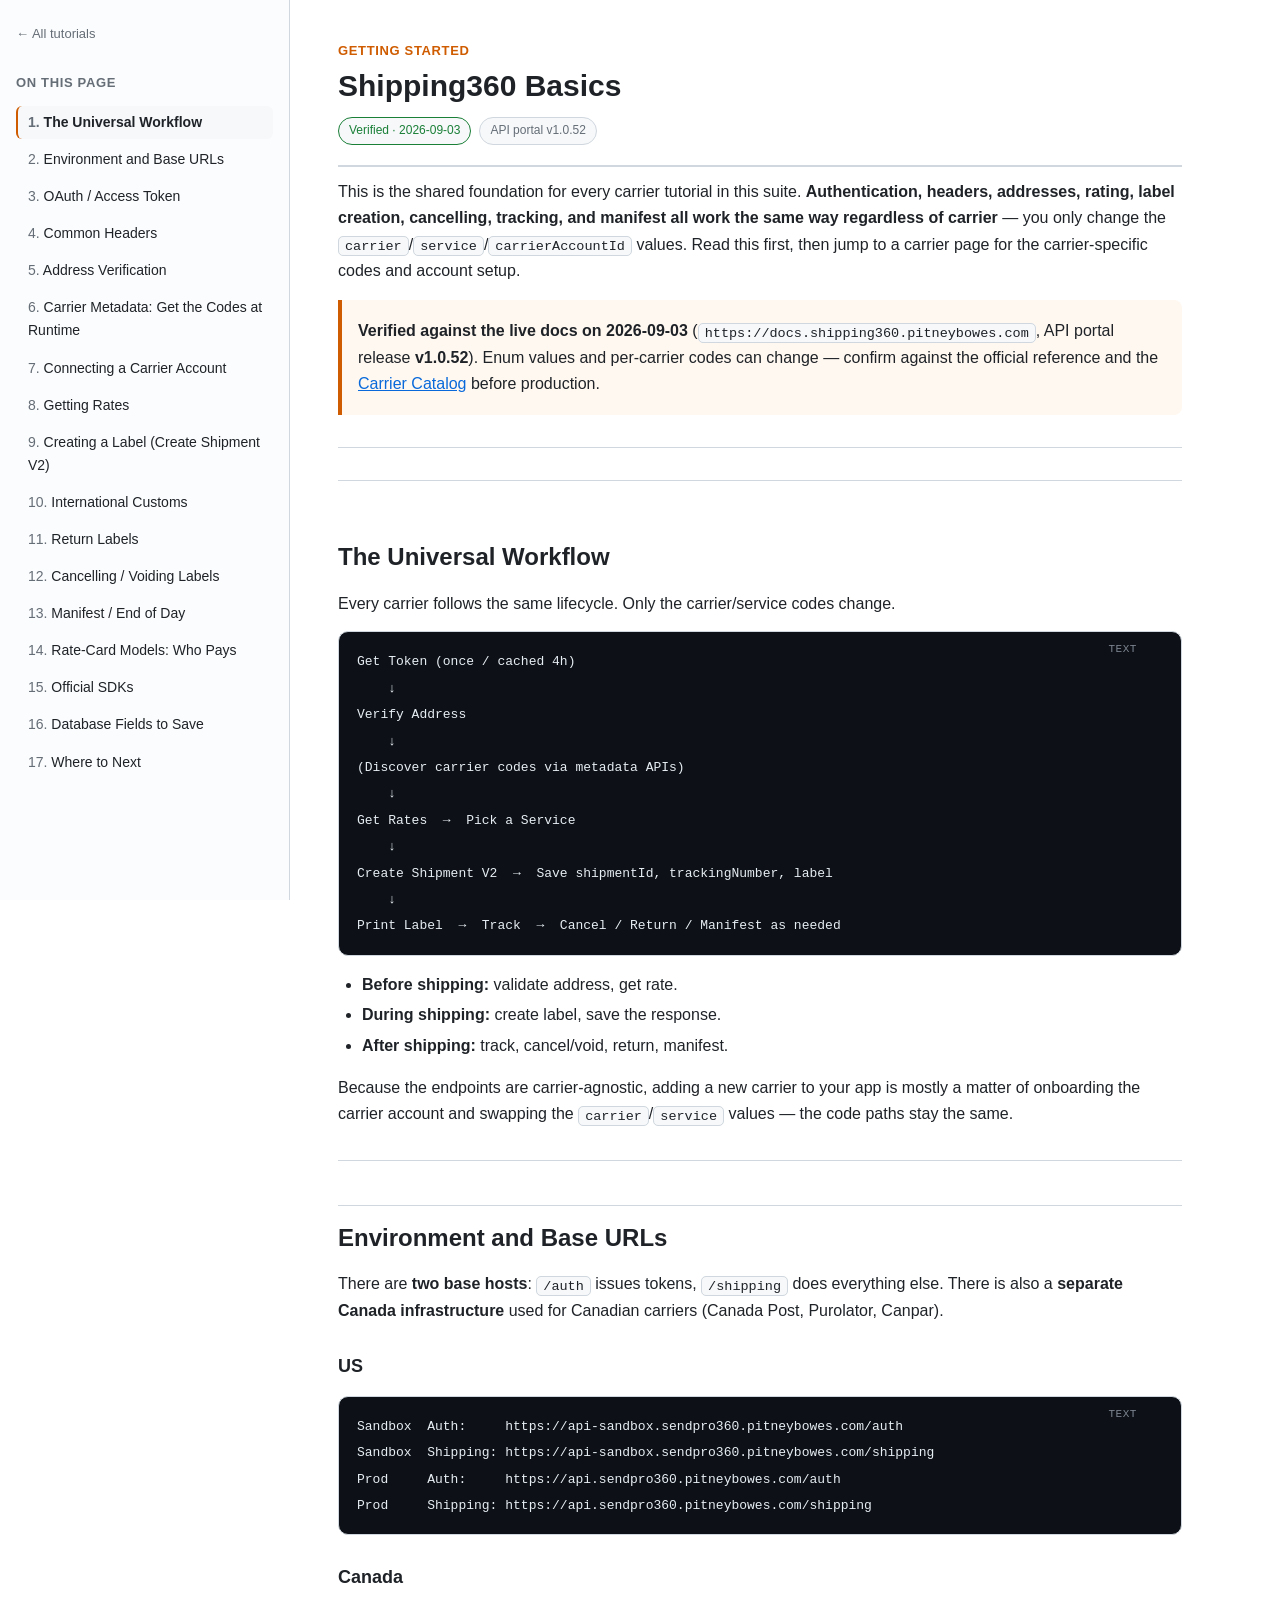
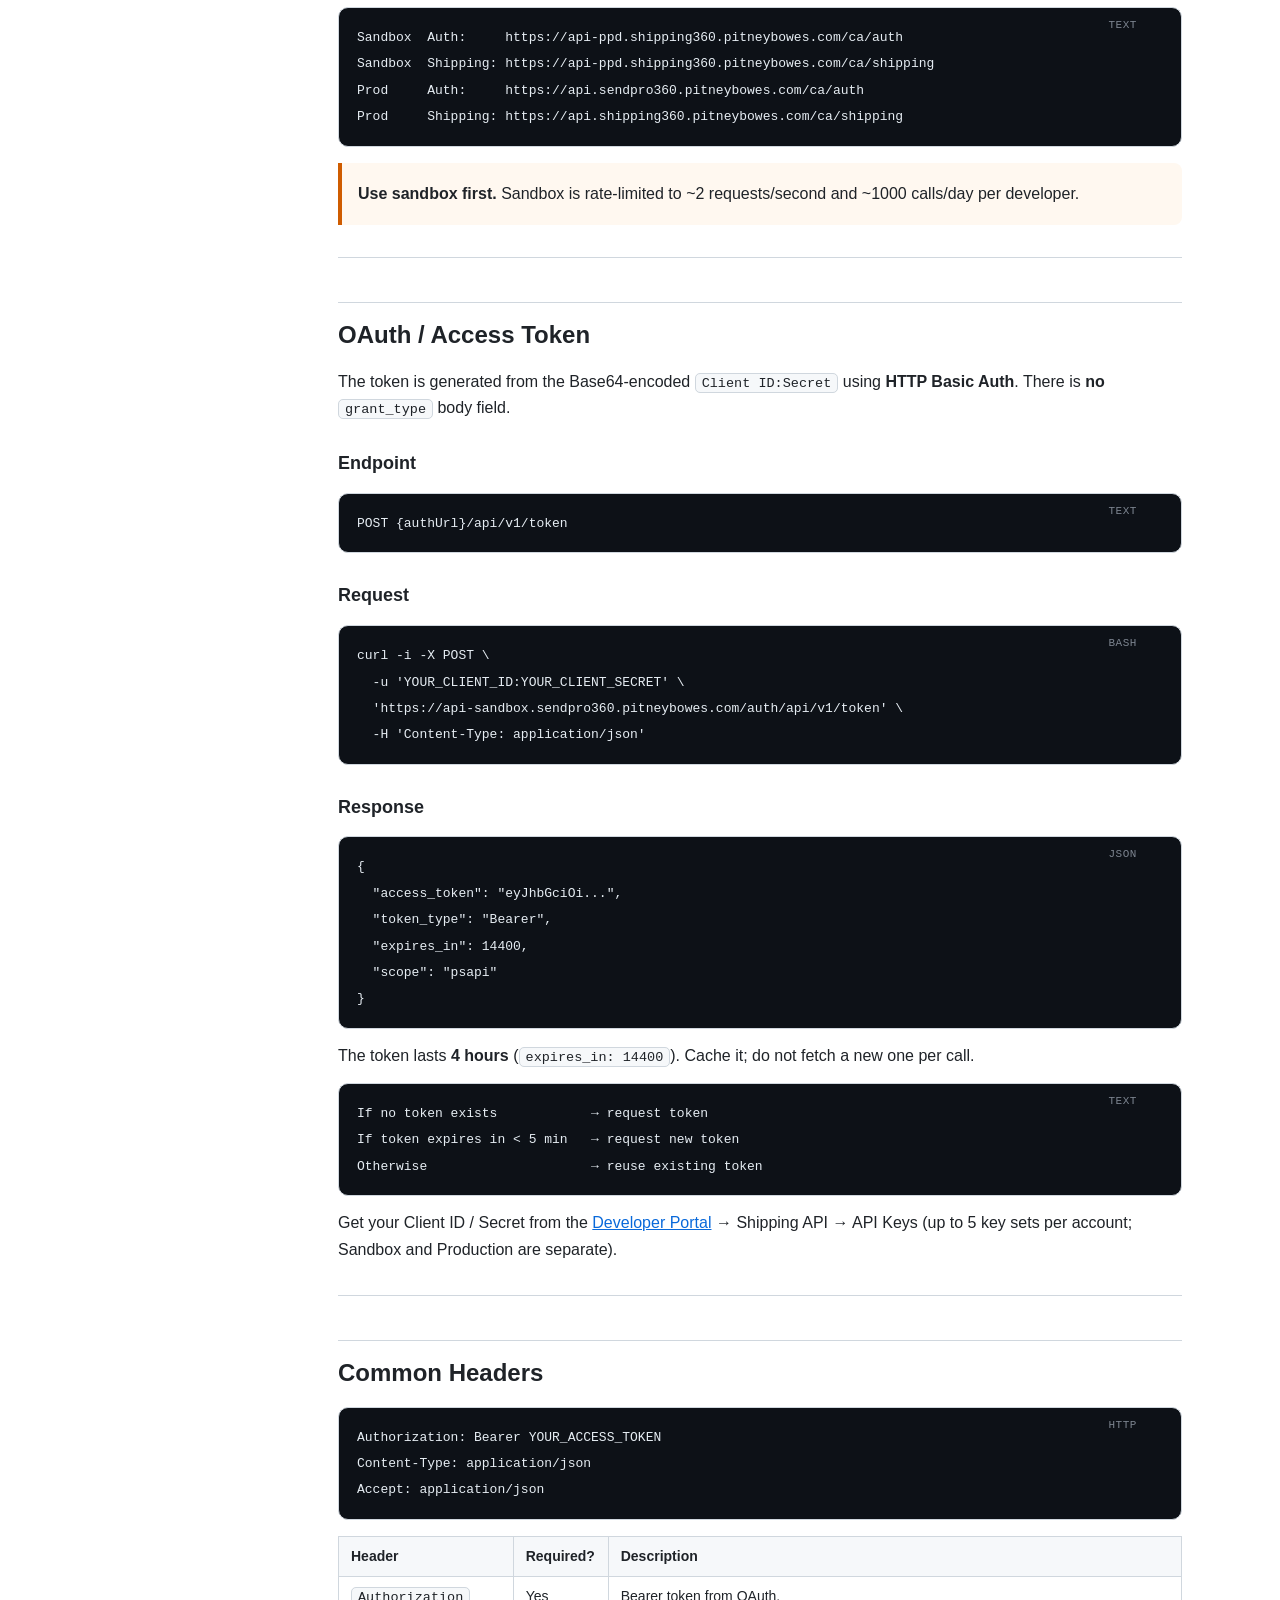
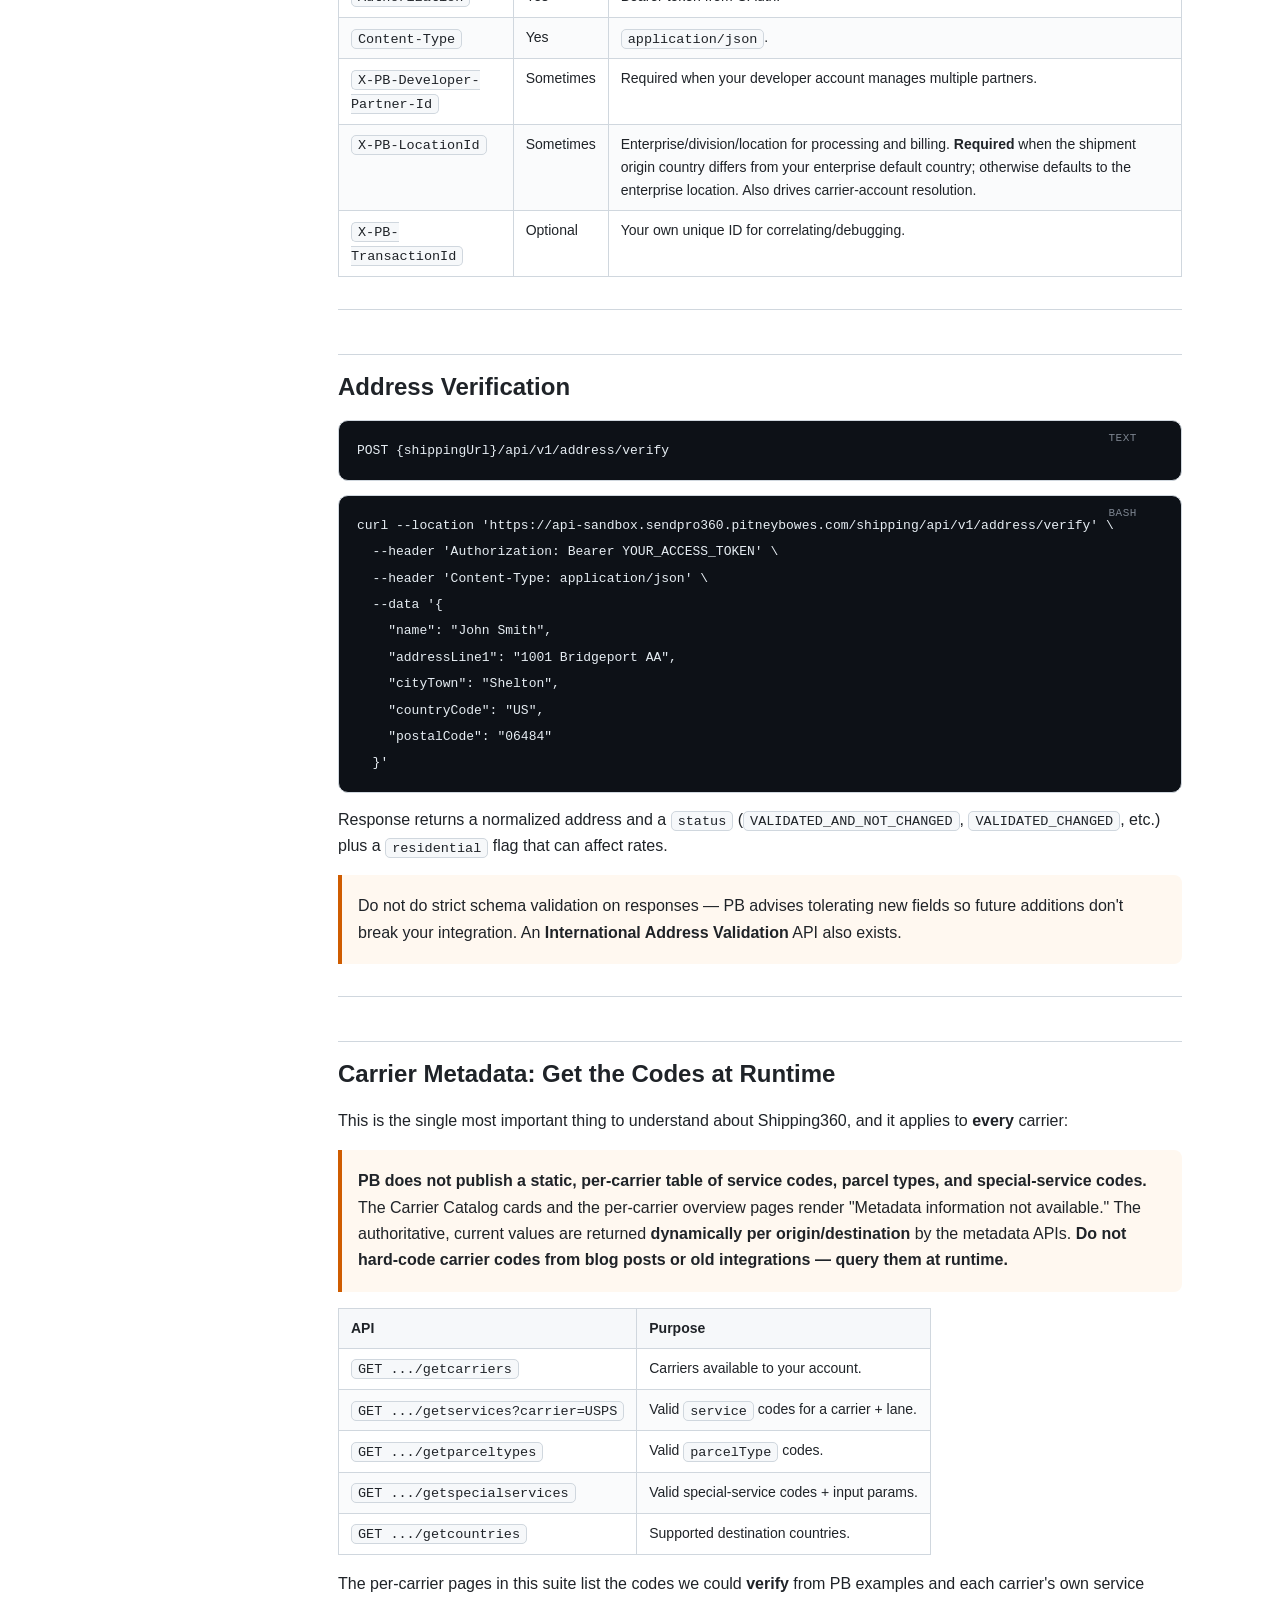
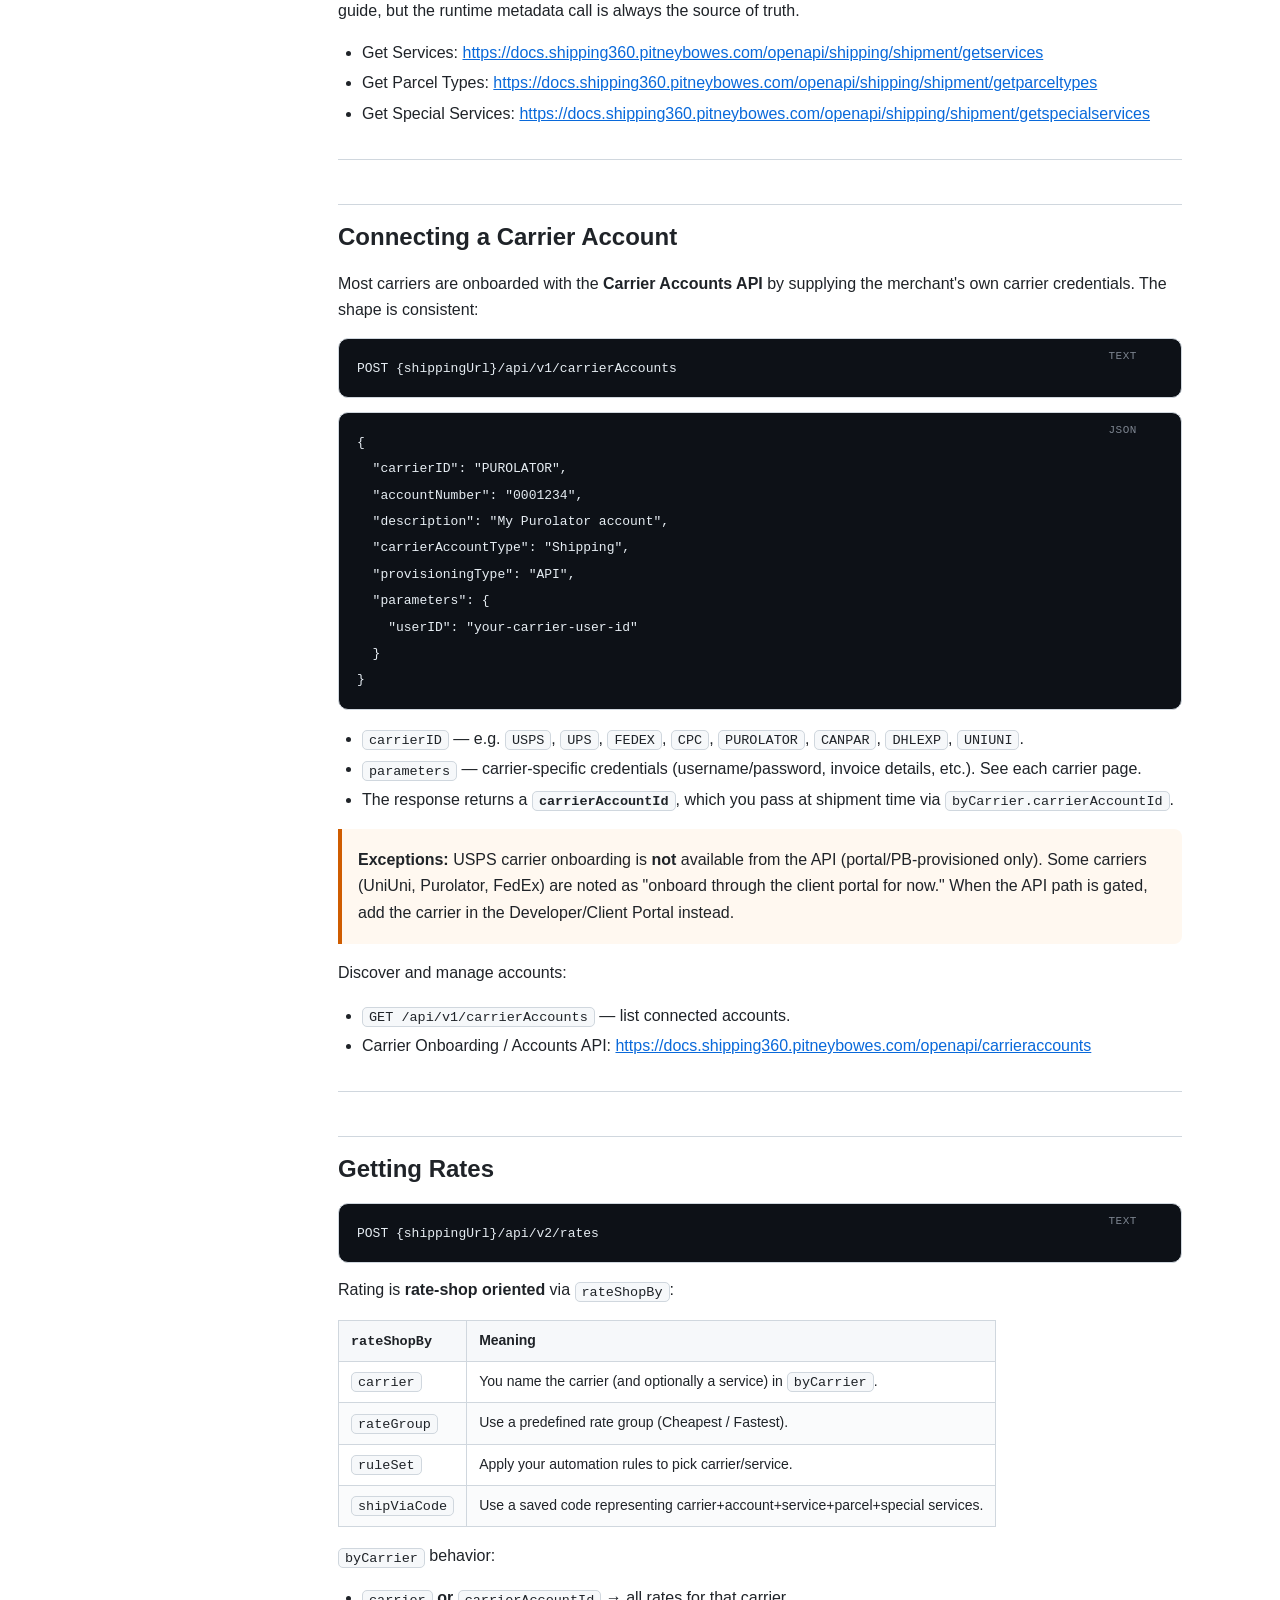
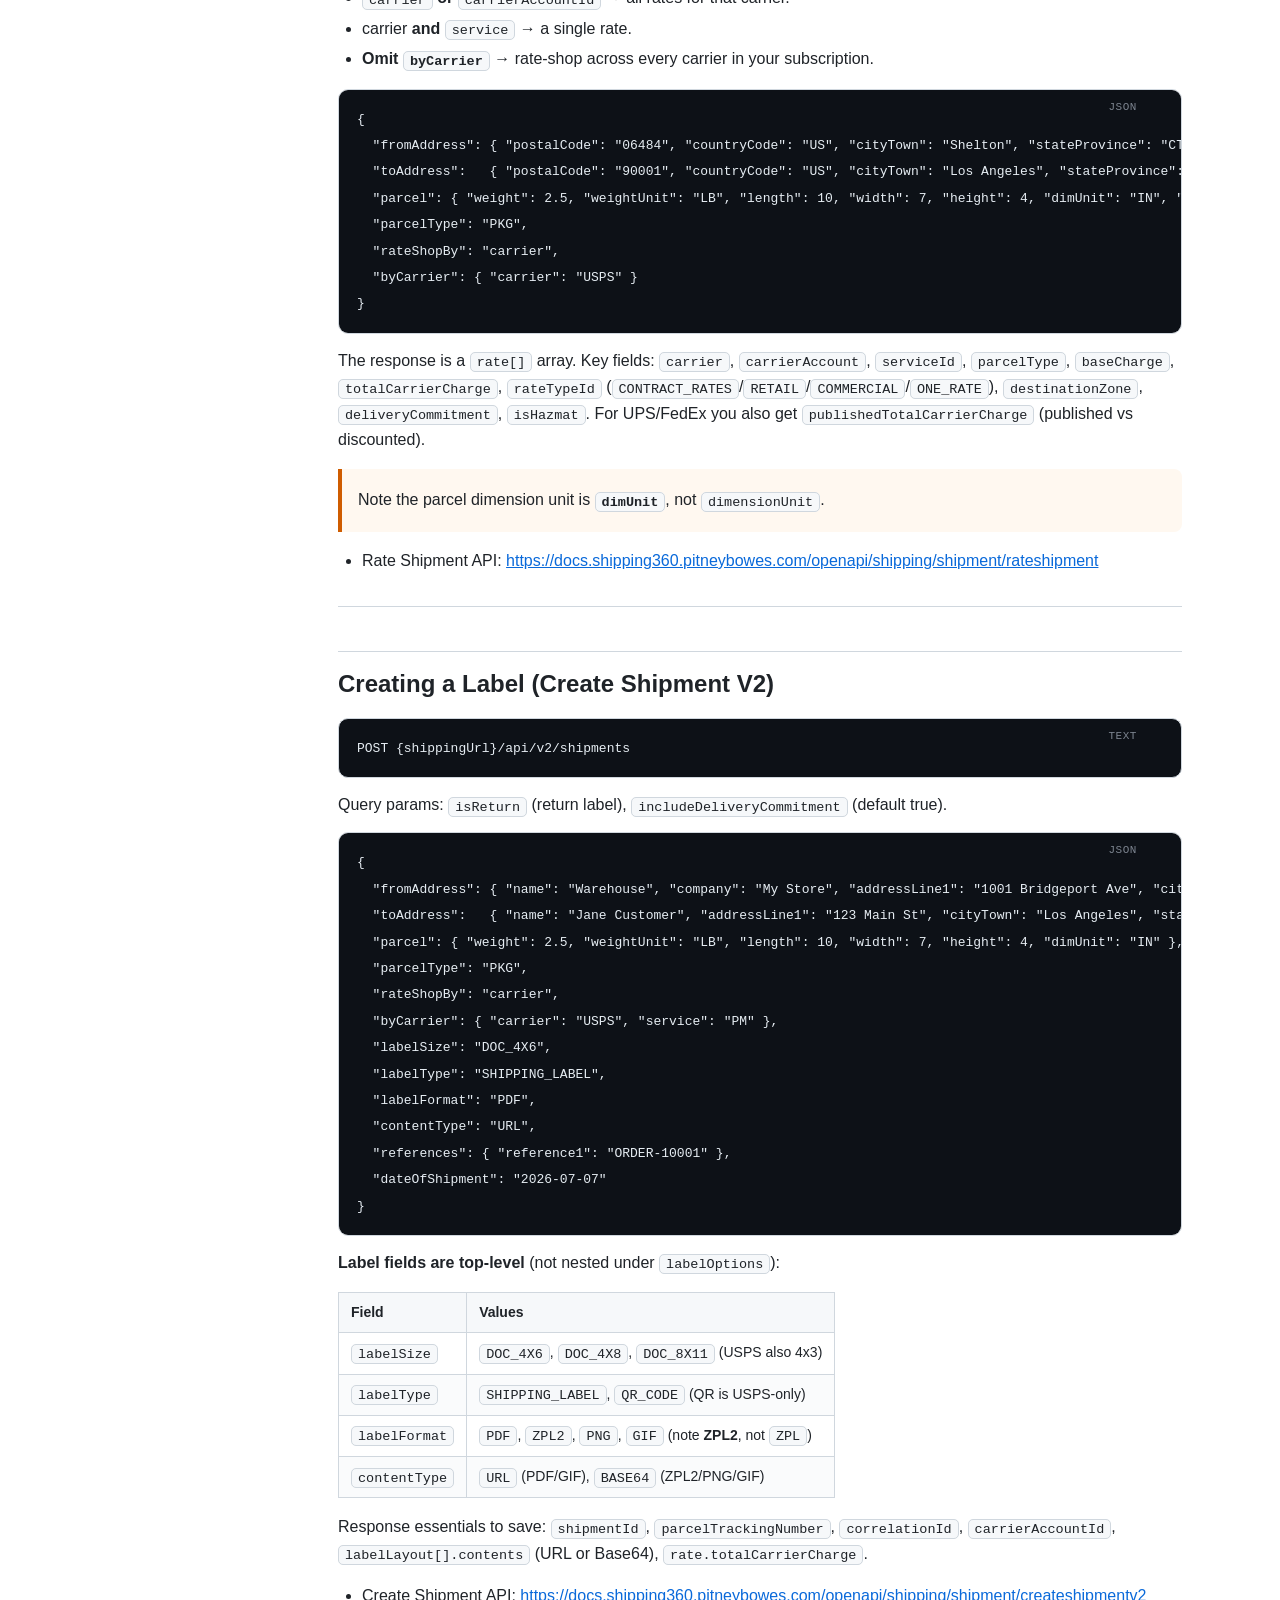
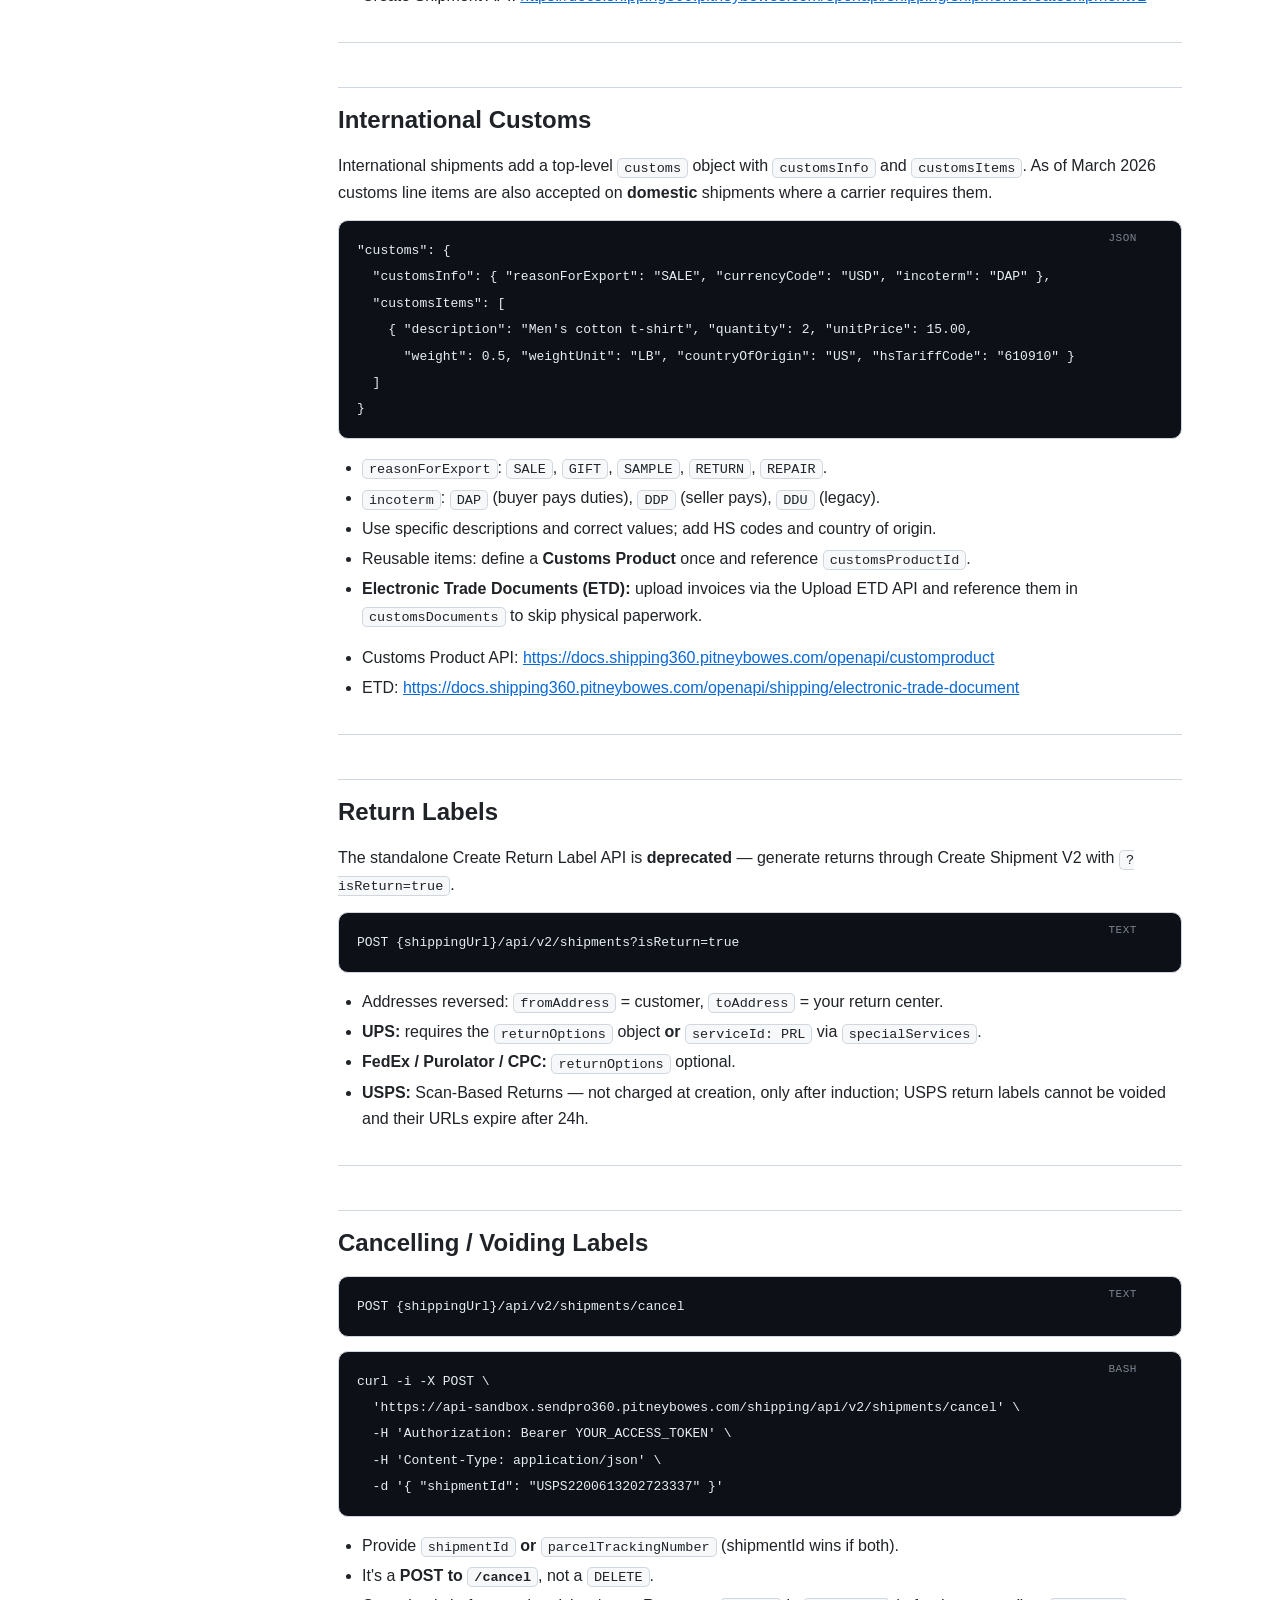
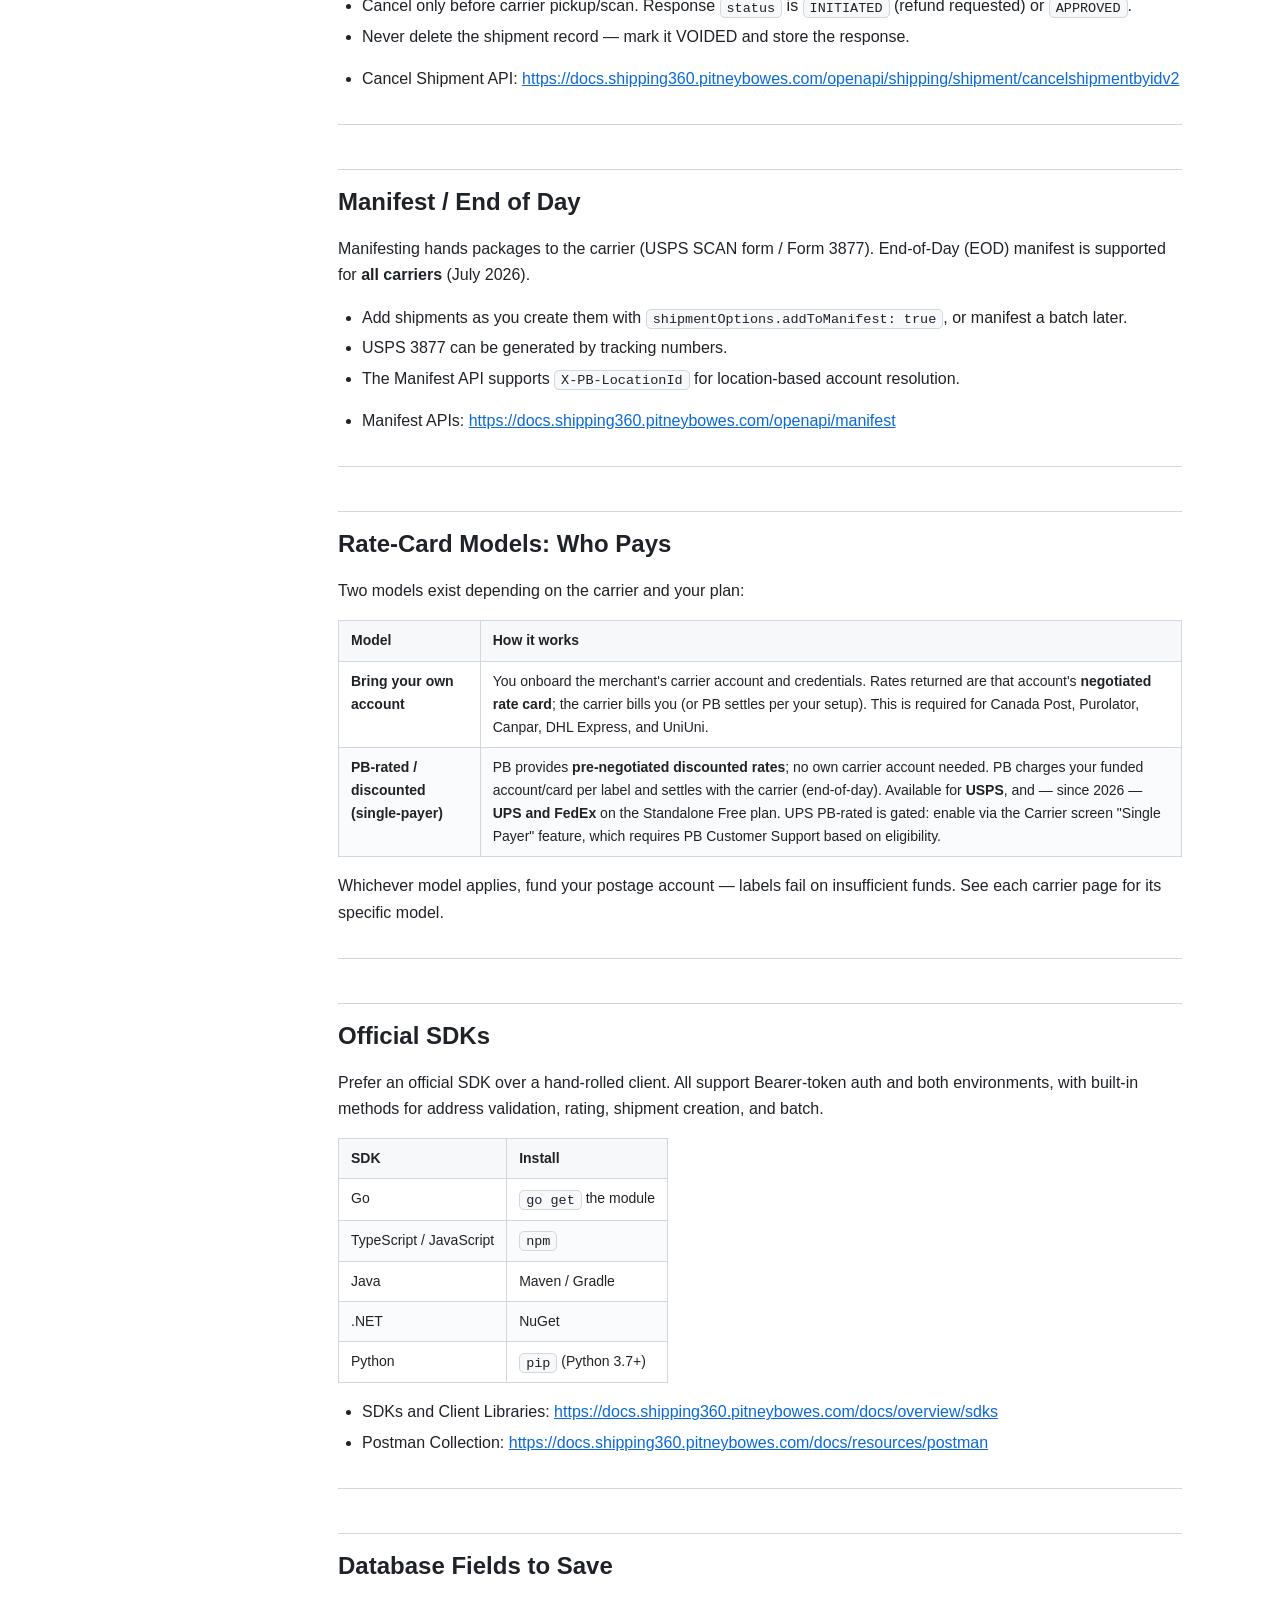
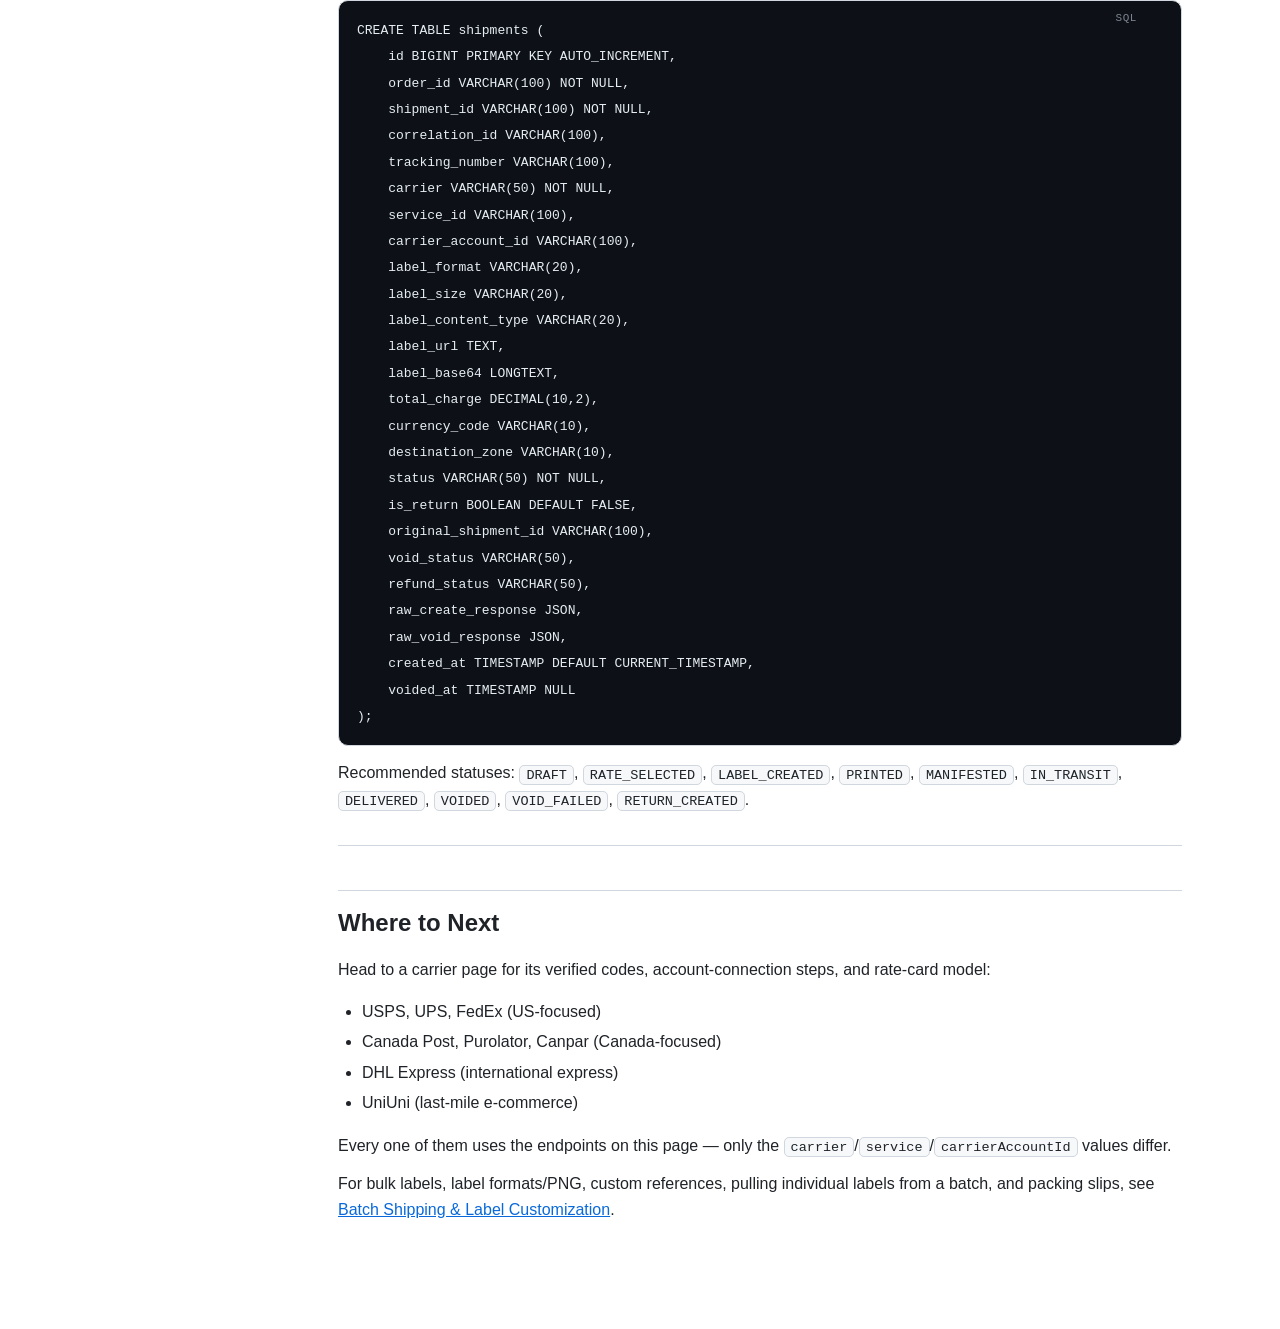
==== commit 4300a31a: "Add Batch Shipping & Label Customization tutorial - New content/batch-labels.md + tutorials/batch-la" ====
--- a/tutorials/00-basics.html
+++ b/tutorials/00-basics.html
@@ -481,6 +481,8 @@
 
 Every one of them uses the endpoints on this page — only the `carrier`/`service`/`carrierAccountId` values differ.
 
+For bulk labels, label formats/PNG, custom references, pulling individual labels from a batch, and packing slips, see [Batch Shipping & Label Customization](batch-labels.html).
+
 </script>
 <script src="../assets/tutorial.js"></script>
 </body>
